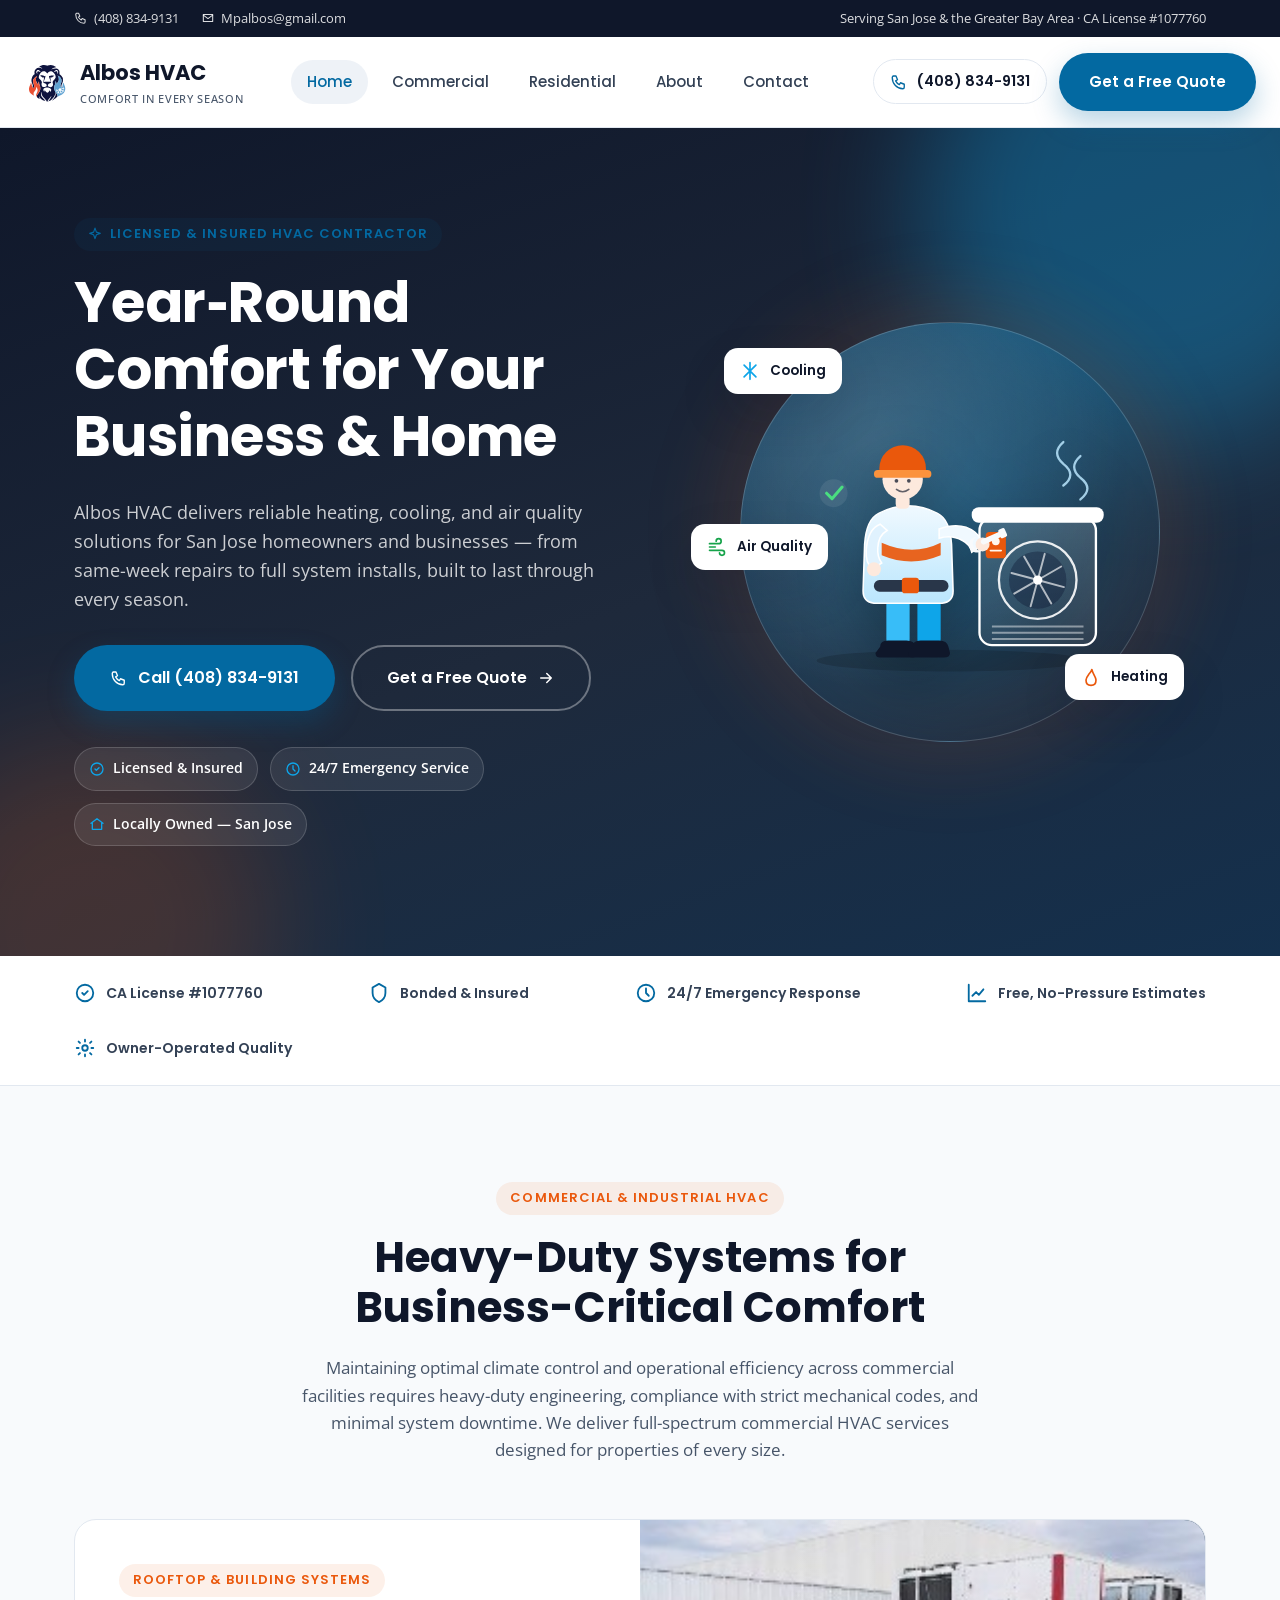
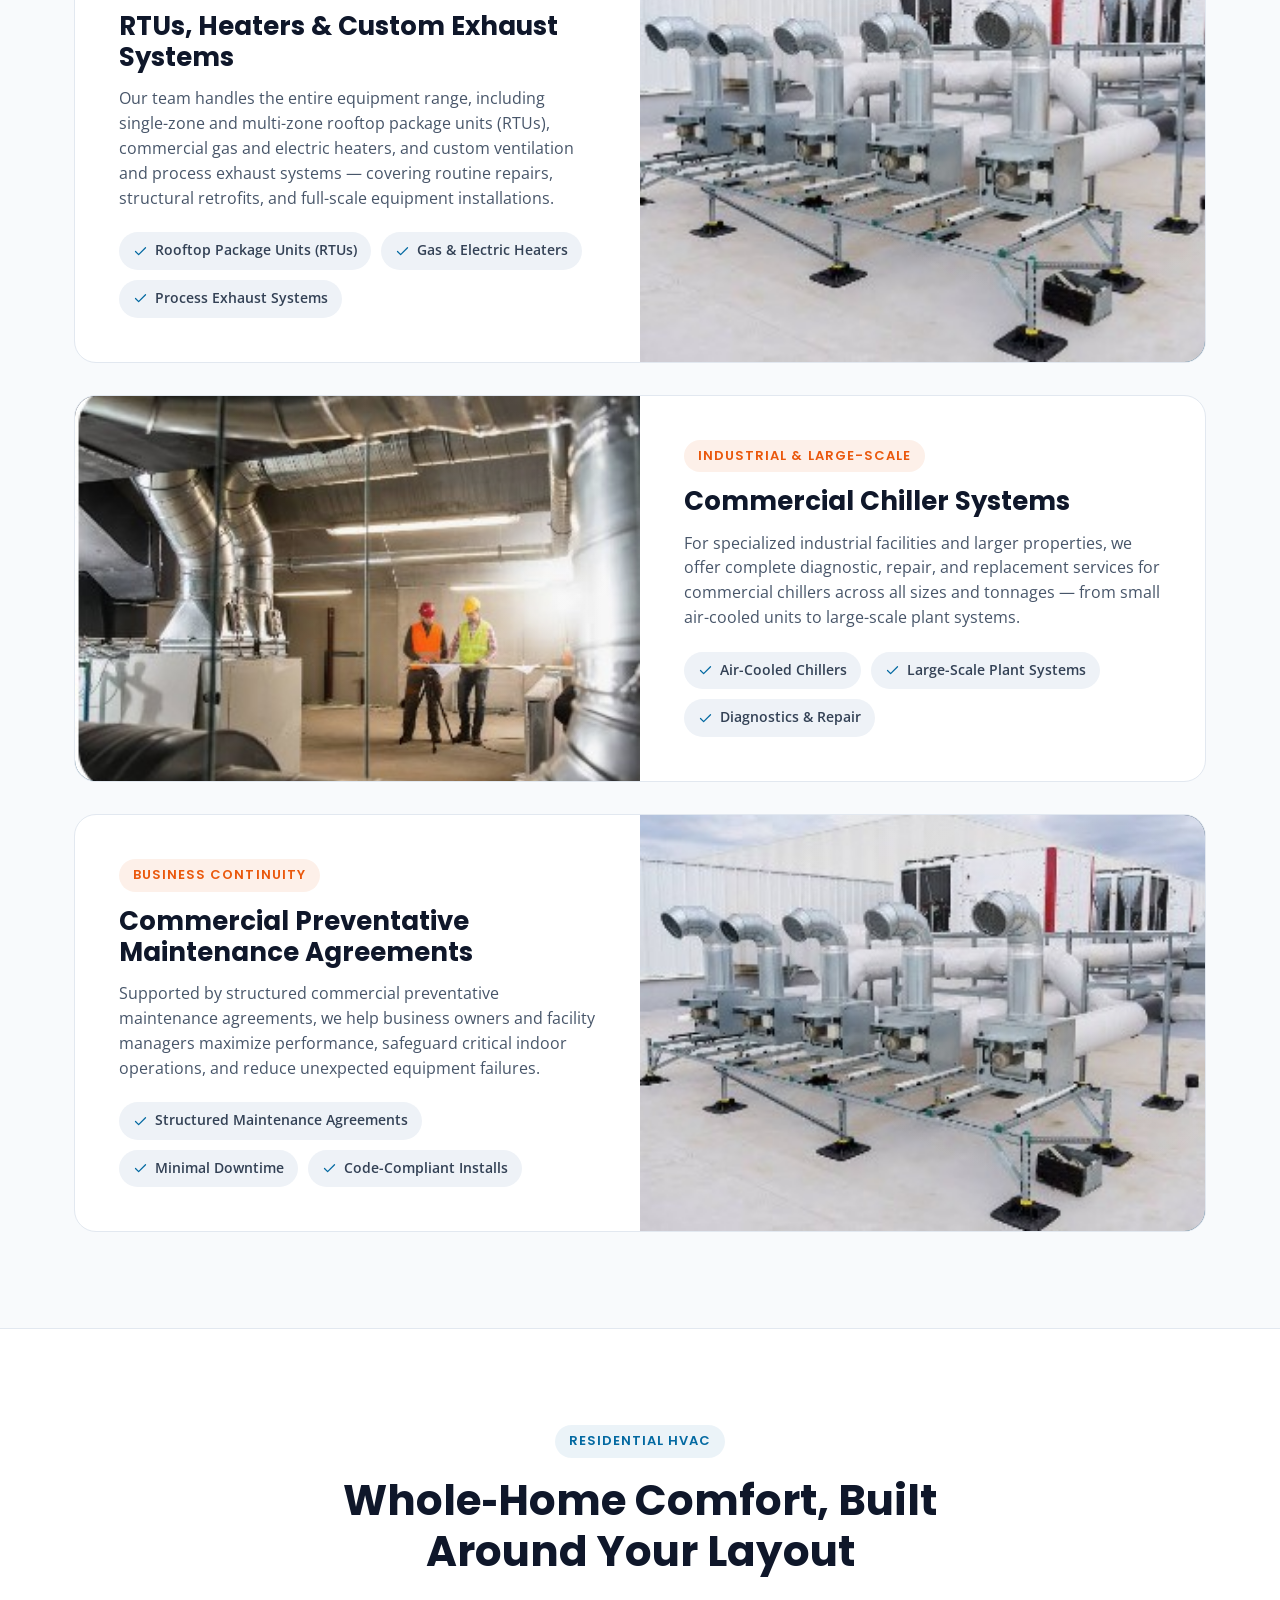
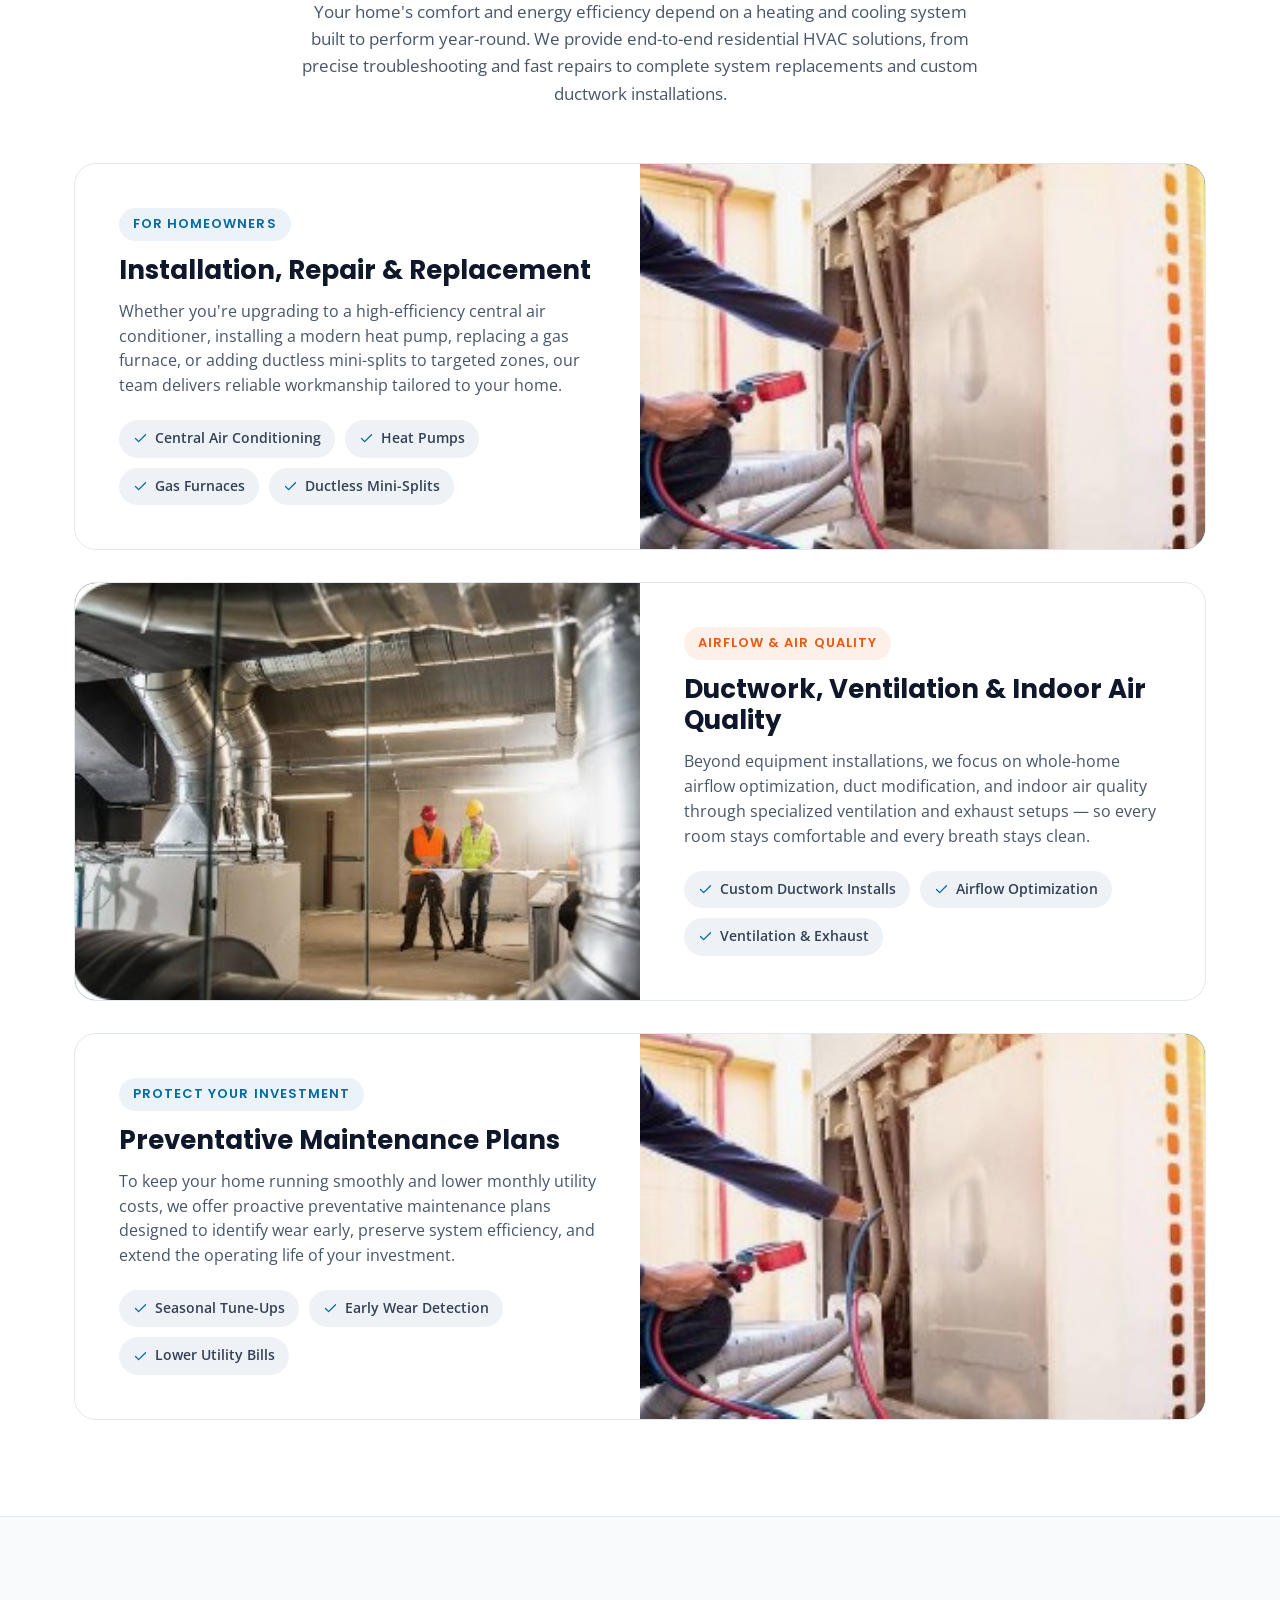
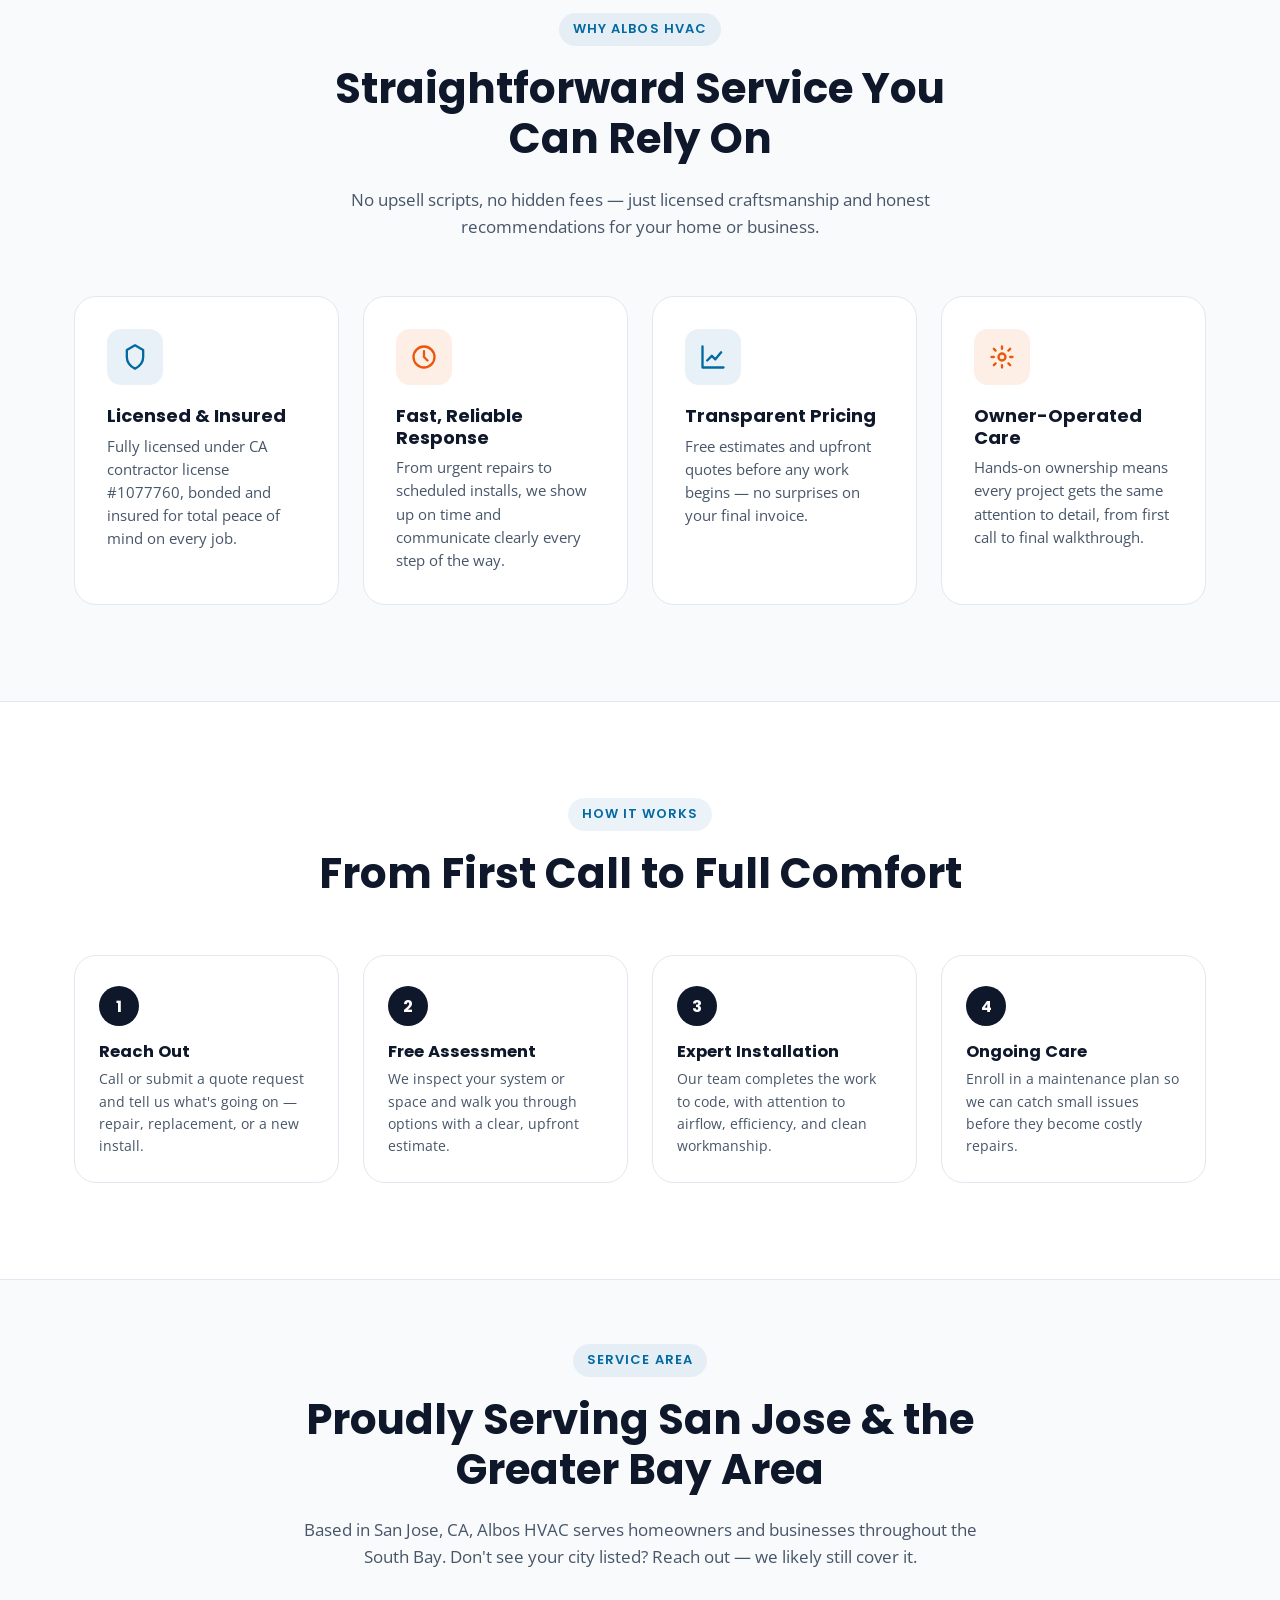
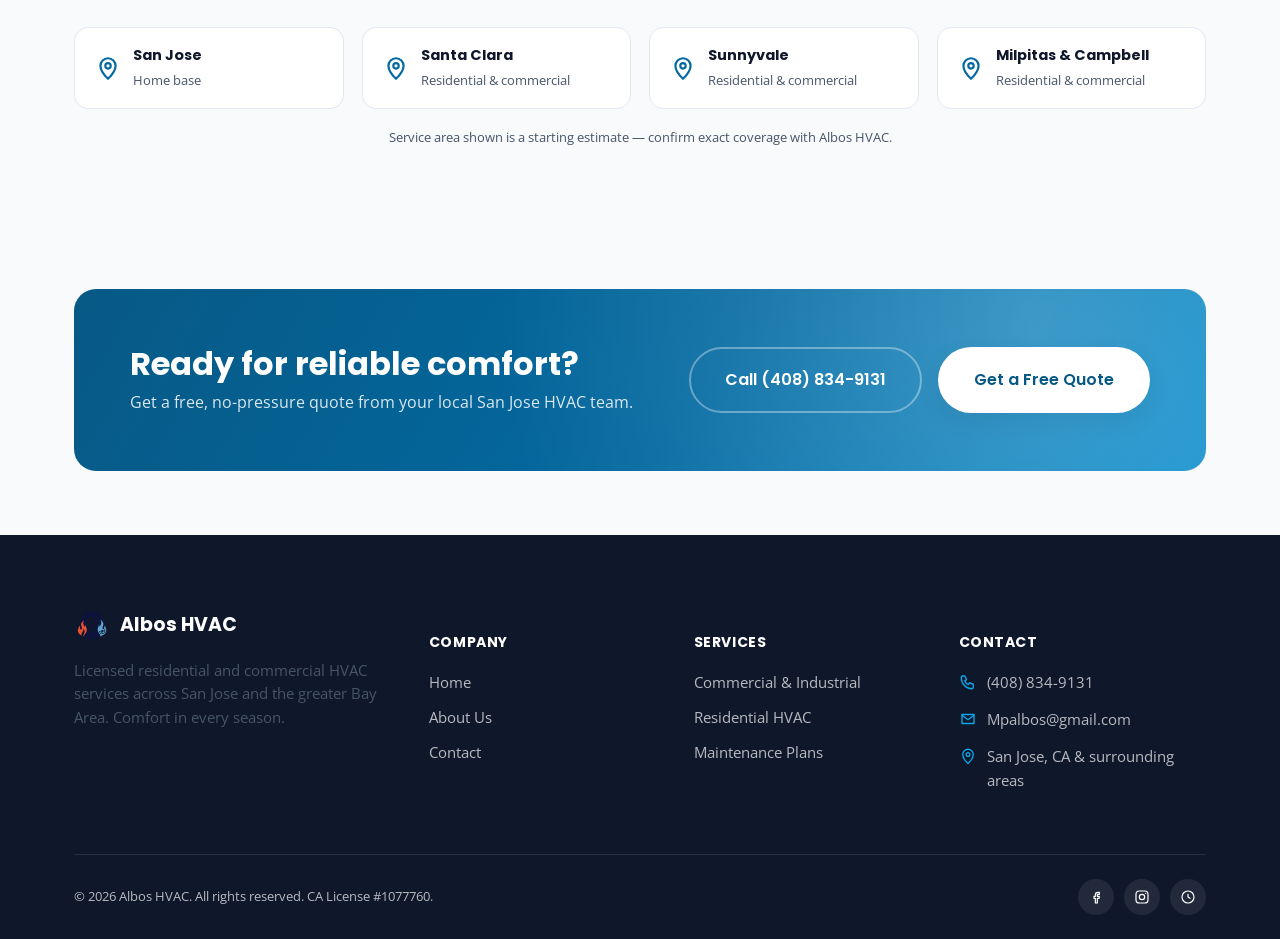
==== index.html @ 4353f44b "Add files via upload" ====
<!DOCTYPE html>
<html lang="en">
<head>
<meta charset="UTF-8">
<script>document.documentElement.classList.add('js-ready');</script>
<meta name="viewport" content="width=device-width, initial-scale=1.0">
<title>Albos HVAC | Commercial &amp; Residential Heating, Cooling &amp; Air Quality — San Jose, CA</title>
<meta name="description" content="Albos HVAC provides licensed residential and commercial HVAC installation, repair, ductwork, and preventative maintenance across San Jose, CA and the surrounding Bay Area. Call for a free quote.">
<link rel="icon" type="image/svg+xml" href="assets/logo-icon.svg">
<link rel="stylesheet" href="css/styles.css">
</head>
<body>

<!-- Top utility bar -->
<div class="top-bar">
  <div class="container">
    <div class="top-links">
      <a href="tel:14088349131">
        <svg viewBox="0 0 24 24" fill="none" stroke="currentColor" stroke-width="1.8" stroke-linecap="round" stroke-linejoin="round"><path d="M4 4h4l2 5-2.5 1.5a11 11 0 0 0 5 5L14 13l5 2v4a2 2 0 0 1-2 2C9.4 21 3 14.6 3 6a2 2 0 0 1 2-2z"/></svg>
        (408) 834-9131
      </a>
      <a href="mailto:Mpalbos@gmail.com">
        <svg viewBox="0 0 24 24" fill="none" stroke="currentColor" stroke-width="1.8" stroke-linecap="round" stroke-linejoin="round"><path d="M4 6h16v12H4z"/><path d="M4 7l8 6 8-6"/></svg>
        Mpalbos@gmail.com
      </a>
    </div>
    <div class="top-links">
      <span>Serving San Jose &amp; the Greater Bay Area · CA License #1077760</span>
    </div>
  </div>
</div>

<!-- Header -->
<header class="site-header">
  <div class="nav-wrap">
    <a href="index.html" class="logo">
      <span class="mark">
        <img src="assets/logo-icon.svg" alt="Albos HVAC logo" width="46" height="46">
      </span>
      <span>Albos HVAC<small>Comfort in Every Season</small></span>
    </a>

    <nav class="main-nav">
      <a href="index.html" class="nav-link active">Home</a>
      <a href="index.html#commercial" class="nav-link">Commercial</a>
      <a href="index.html#residential" class="nav-link">Residential</a>
      <a href="about.html" class="nav-link">About</a>
      <a href="contact.html" class="nav-link">Contact</a>
    </nav>

    <div class="header-actions">
      <a href="tel:14088349131" class="phone-pill">
        <svg viewBox="0 0 24 24" fill="none" stroke="currentColor" stroke-width="1.8" stroke-linecap="round" stroke-linejoin="round"><path d="M4 4h4l2 5-2.5 1.5a11 11 0 0 0 5 5L14 13l5 2v4a2 2 0 0 1-2 2C9.4 21 3 14.6 3 6a2 2 0 0 1 2-2z"/></svg>
        <span>(408) 834-9131</span>
      </a>
      <a href="contact.html" class="btn btn-primary header-cta">Get a Free Quote</a>
      <button class="nav-toggle" aria-label="Toggle navigation" aria-expanded="false">
        <svg viewBox="0 0 24 24" fill="none" stroke="currentColor" stroke-width="2" stroke-linecap="round" stroke-linejoin="round"><path d="M4 6h16M4 12h16M4 18h16"/></svg>
      </button>
    </div>
  </div>
</header>

<!-- Hero -->
<section class="hero">
  <div class="container">
    <div class="hero-grid">
      <div>
        <div class="eyebrow">
          <svg width="14" height="14" viewBox="0 0 24 24" fill="none" stroke="currentColor" stroke-width="2" stroke-linecap="round" stroke-linejoin="round"><path d="M12 2l2.4 6.8L21 11l-6.6 2.2L12 20l-2.4-6.8L3 11l6.6-2.2z"/></svg>
          Licensed &amp; Insured HVAC Contractor
        </div>
        <h1>Year‑Round Comfort for Your Business &amp; Home</h1>
        <p class="lede">Albos HVAC delivers reliable heating, cooling, and air quality solutions for San Jose homeowners and businesses — from same-week repairs to full system installs, built to last through every season.</p>

        <div class="cta-row" style="margin-top:32px;">
          <a href="tel:14088349131" class="btn btn-primary btn-lg">
            <svg viewBox="0 0 24 24" fill="none" stroke="currentColor" stroke-width="1.8" stroke-linecap="round" stroke-linejoin="round"><path d="M4 4h4l2 5-2.5 1.5a11 11 0 0 0 5 5L14 13l5 2v4a2 2 0 0 1-2 2C9.4 21 3 14.6 3 6a2 2 0 0 1 2-2z"/></svg>
            Call (408) 834-9131
          </a>
          <a href="contact.html" class="btn btn-outline btn-lg">
            Get a Free Quote
            <svg viewBox="0 0 24 24" fill="none" stroke="currentColor" stroke-width="2" stroke-linecap="round" stroke-linejoin="round"><path d="M5 12h14M13 6l6 6-6 6"/></svg>
          </a>
        </div>

        <div class="hero-badges">
          <div class="hero-badge"><svg viewBox="0 0 24 24" fill="none" stroke="currentColor" stroke-width="2" stroke-linecap="round" stroke-linejoin="round"><path d="M9 12l2 2 4-4"/><circle cx="12" cy="12" r="9"/></svg> Licensed &amp; Insured</div>
          <div class="hero-badge"><svg viewBox="0 0 24 24" fill="none" stroke="currentColor" stroke-width="2" stroke-linecap="round" stroke-linejoin="round"><circle cx="12" cy="12" r="9"/><path d="M12 7v5l3 3"/></svg> 24/7 Emergency Service</div>
          <div class="hero-badge"><svg viewBox="0 0 24 24" fill="none" stroke="currentColor" stroke-width="2" stroke-linecap="round" stroke-linejoin="round"><path d="M3 11l9-7 9 7M5 10v10h14V10"/></svg> Locally Owned — San Jose</div>
        </div>
      </div>

      <div class="hero-visual" id="heroParallax">
        <div class="hero-glow" data-depth="0.02"></div>
        <div class="hero-orb" data-depth="0.05">
          <img class="tech-illustration" src="assets/illustration-technician.svg" alt="Albos HVAC technician servicing an outdoor condenser unit" width="420" height="400">
          <div class="float-chip chip-cool" data-depth="0.14"><span class="chip-bob"><svg viewBox="0 0 24 24" fill="none" stroke="currentColor" stroke-width="2" stroke-linecap="round" stroke-linejoin="round"><path d="M12 2v20M4.9 4.9l14.2 14.2M19.1 4.9L4.9 19.1"/></svg> Cooling</span></div>
          <div class="float-chip chip-heat" data-depth="0.1"><span class="chip-bob"><svg viewBox="0 0 24 24" fill="none" stroke="currentColor" stroke-width="2" stroke-linecap="round" stroke-linejoin="round"><path d="M12 22c4 0 6-3 6-6.5S14 8 13 3c-1 3-2 3.5-3.5 5.5S6 13 6 15.5C6 19 8 22 12 22z"/></svg> Heating</span></div>
          <div class="float-chip chip-air" data-depth="0.18"><span class="chip-bob"><svg viewBox="0 0 24 24" fill="none" stroke="currentColor" stroke-width="2" stroke-linecap="round" stroke-linejoin="round"><path d="M3 8h11a3 3 0 1 0-3-3M3 16h15a3 3 0 1 1-3 3M3 12h7"/></svg> Air Quality</span></div>
        </div>
      </div>
    </div>
  </div>
</section>

<!-- Trust strip -->
<div class="trust-strip">
  <div class="container">
    <div class="trust-item"><svg viewBox="0 0 24 24" fill="none" stroke="currentColor" stroke-width="2" stroke-linecap="round" stroke-linejoin="round"><path d="M9 12l2 2 4-4"/><circle cx="12" cy="12" r="9"/></svg> CA License #1077760</div>
    <div class="trust-item"><svg viewBox="0 0 24 24" fill="none" stroke="currentColor" stroke-width="2" stroke-linecap="round" stroke-linejoin="round"><path d="M12 2l7 4v6c0 4.5-3 8-7 10-4-2-7-5.5-7-10V6z"/></svg> Bonded &amp; Insured</div>
    <div class="trust-item"><svg viewBox="0 0 24 24" fill="none" stroke="currentColor" stroke-width="2" stroke-linecap="round" stroke-linejoin="round"><circle cx="12" cy="12" r="9"/><path d="M12 7v5l3 3"/></svg> 24/7 Emergency Response</div>
    <div class="trust-item"><svg viewBox="0 0 24 24" fill="none" stroke="currentColor" stroke-width="2" stroke-linecap="round" stroke-linejoin="round"><path d="M3 3v18h18"/><path d="M7 15l4-4 3 3 5-6"/></svg> Free, No-Pressure Estimates</div>
    <div class="trust-item"><svg viewBox="0 0 24 24" fill="none" stroke="currentColor" stroke-width="2" stroke-linecap="round" stroke-linejoin="round"><circle cx="12" cy="12" r="3"/><path d="M12 5v-2M12 21v-2M5 12H3M21 12h-2M6.5 6.5L5 5M19 19l-1.5-1.5M6.5 17.5L5 19M19 5l-1.5 1.5"/></svg> Owner-Operated Quality</div>
  </div>
</div>

<!-- Commercial Services (led with first — commercial & industrial is the focus) -->
<section class="section" id="commercial">
  <div class="container">
    <div class="section-head reveal">
      <div class="eyebrow warm">Commercial &amp; Industrial HVAC</div>
      <h2>Heavy-Duty Systems for Business-Critical Comfort</h2>
      <p>Maintaining optimal climate control and operational efficiency across commercial facilities requires heavy-duty engineering, compliance with strict mechanical codes, and minimal system downtime. We deliver full-spectrum commercial HVAC services designed for properties of every size.</p>
    </div>

    <div class="service-block reveal">
      <div class="service-copy">
        <span class="eyebrow warm" style="margin-bottom:14px;">Rooftop &amp; Building Systems</span>
        <h3>RTUs, Heaters &amp; Custom Exhaust Systems</h3>
        <p>Our team handles the entire equipment range, including single-zone and multi-zone rooftop package units (RTUs), commercial gas and electric heaters, and custom ventilation and process exhaust systems — covering routine repairs, structural retrofits, and full-scale equipment installations.</p>
        <div class="tag-list">
          <div class="tag"><svg viewBox="0 0 24 24" fill="none" stroke="currentColor" stroke-width="2" stroke-linecap="round" stroke-linejoin="round"><path d="M20 6L9 17l-5-5"/></svg> Rooftop Package Units (RTUs)</div>
          <div class="tag"><svg viewBox="0 0 24 24" fill="none" stroke="currentColor" stroke-width="2" stroke-linecap="round" stroke-linejoin="round"><path d="M20 6L9 17l-5-5"/></svg> Gas &amp; Electric Heaters</div>
          <div class="tag"><svg viewBox="0 0 24 24" fill="none" stroke="currentColor" stroke-width="2" stroke-linecap="round" stroke-linejoin="round"><path d="M20 6L9 17l-5-5"/></svg> Process Exhaust Systems</div>
        </div>
      </div>
      <div class="service-visual has-photo">
        <img class="visual-photo" src="assets/photos/rooftop-units.jpg" alt="Row of commercial rooftop package units (RTUs) with ductwork manifold installed by Albos HVAC">
      </div>
    </div>

    <div class="service-block reverse reveal">
      <div class="service-copy">
        <span class="eyebrow warm" style="margin-bottom:14px;">Industrial &amp; Large-Scale</span>
        <h3>Commercial Chiller Systems</h3>
        <p>For specialized industrial facilities and larger properties, we offer complete diagnostic, repair, and replacement services for commercial chillers across all sizes and tonnages — from small air-cooled units to large-scale plant systems.</p>
        <div class="tag-list">
          <div class="tag"><svg viewBox="0 0 24 24" fill="none" stroke="currentColor" stroke-width="2" stroke-linecap="round" stroke-linejoin="round"><path d="M20 6L9 17l-5-5"/></svg> Air-Cooled Chillers</div>
          <div class="tag"><svg viewBox="0 0 24 24" fill="none" stroke="currentColor" stroke-width="2" stroke-linecap="round" stroke-linejoin="round"><path d="M20 6L9 17l-5-5"/></svg> Large-Scale Plant Systems</div>
          <div class="tag"><svg viewBox="0 0 24 24" fill="none" stroke="currentColor" stroke-width="2" stroke-linecap="round" stroke-linejoin="round"><path d="M20 6L9 17l-5-5"/></svg> Diagnostics &amp; Repair</div>
        </div>
      </div>
      <div class="service-visual has-photo">
        <img class="visual-photo" src="assets/photos/ductwork-crew.jpg" alt="Albos HVAC crew working beneath large commercial spiral ductwork on an industrial job site">
      </div>
    </div>

    <div class="service-block reveal">
      <div class="service-copy">
        <span class="eyebrow warm" style="margin-bottom:14px;">Business Continuity</span>
        <h3>Commercial Preventative Maintenance Agreements</h3>
        <p>Supported by structured commercial preventative maintenance agreements, we help business owners and facility managers maximize performance, safeguard critical indoor operations, and reduce unexpected equipment failures.</p>
        <div class="tag-list">
          <div class="tag"><svg viewBox="0 0 24 24" fill="none" stroke="currentColor" stroke-width="2" stroke-linecap="round" stroke-linejoin="round"><path d="M20 6L9 17l-5-5"/></svg> Structured Maintenance Agreements</div>
          <div class="tag"><svg viewBox="0 0 24 24" fill="none" stroke="currentColor" stroke-width="2" stroke-linecap="round" stroke-linejoin="round"><path d="M20 6L9 17l-5-5"/></svg> Minimal Downtime</div>
          <div class="tag"><svg viewBox="0 0 24 24" fill="none" stroke="currentColor" stroke-width="2" stroke-linecap="round" stroke-linejoin="round"><path d="M20 6L9 17l-5-5"/></svg> Code-Compliant Installs</div>
        </div>
      </div>
      <div class="service-visual has-photo">
        <img class="visual-photo" src="assets/photos/rooftop-units.jpg" alt="Commercial rooftop HVAC equipment serviced under an Albos HVAC maintenance agreement">
      </div>
    </div>
  </div>
</section>

<!-- Residential Services -->
<section class="section" id="residential" style="background:var(--color-surface); border-top:1px solid var(--color-border); border-bottom:1px solid var(--color-border);">
  <div class="container">
    <div class="section-head reveal">
      <div class="eyebrow">Residential HVAC</div>
      <h2>Whole‑Home Comfort, Built Around Your Layout</h2>
      <p>Your home's comfort and energy efficiency depend on a heating and cooling system built to perform year-round. We provide end-to-end residential HVAC solutions, from precise troubleshooting and fast repairs to complete system replacements and custom ductwork installations.</p>
    </div>

    <div class="service-block reveal">
      <div class="service-copy">
        <span class="eyebrow" style="margin-bottom:14px;">For Homeowners</span>
        <h3>Installation, Repair &amp; Replacement</h3>
        <p>Whether you're upgrading to a high-efficiency central air conditioner, installing a modern heat pump, replacing a gas furnace, or adding ductless mini-splits to targeted zones, our team delivers reliable workmanship tailored to your home.</p>
        <div class="tag-list">
          <div class="tag"><svg viewBox="0 0 24 24" fill="none" stroke="currentColor" stroke-width="2" stroke-linecap="round" stroke-linejoin="round"><path d="M20 6L9 17l-5-5"/></svg> Central Air Conditioning</div>
          <div class="tag"><svg viewBox="0 0 24 24" fill="none" stroke="currentColor" stroke-width="2" stroke-linecap="round" stroke-linejoin="round"><path d="M20 6L9 17l-5-5"/></svg> Heat Pumps</div>
          <div class="tag"><svg viewBox="0 0 24 24" fill="none" stroke="currentColor" stroke-width="2" stroke-linecap="round" stroke-linejoin="round"><path d="M20 6L9 17l-5-5"/></svg> Gas Furnaces</div>
          <div class="tag"><svg viewBox="0 0 24 24" fill="none" stroke="currentColor" stroke-width="2" stroke-linecap="round" stroke-linejoin="round"><path d="M20 6L9 17l-5-5"/></svg> Ductless Mini-Splits</div>
        </div>
      </div>
      <div class="service-visual has-photo">
        <img class="visual-photo" src="assets/photos/technician-service.jpg" alt="Albos HVAC technician servicing a residential outdoor condenser unit with gauges">
      </div>
    </div>

    <div class="service-block reverse reveal">
      <div class="service-copy">
        <span class="eyebrow warm" style="margin-bottom:14px;">Airflow &amp; Air Quality</span>
        <h3>Ductwork, Ventilation &amp; Indoor Air Quality</h3>
        <p>Beyond equipment installations, we focus on whole-home airflow optimization, duct modification, and indoor air quality through specialized ventilation and exhaust setups — so every room stays comfortable and every breath stays clean.</p>
        <div class="tag-list">
          <div class="tag"><svg viewBox="0 0 24 24" fill="none" stroke="currentColor" stroke-width="2" stroke-linecap="round" stroke-linejoin="round"><path d="M20 6L9 17l-5-5"/></svg> Custom Ductwork Installs</div>
          <div class="tag"><svg viewBox="0 0 24 24" fill="none" stroke="currentColor" stroke-width="2" stroke-linecap="round" stroke-linejoin="round"><path d="M20 6L9 17l-5-5"/></svg> Airflow Optimization</div>
          <div class="tag"><svg viewBox="0 0 24 24" fill="none" stroke="currentColor" stroke-width="2" stroke-linecap="round" stroke-linejoin="round"><path d="M20 6L9 17l-5-5"/></svg> Ventilation &amp; Exhaust</div>
        </div>
      </div>
      <div class="service-visual has-photo">
        <img class="visual-photo" src="assets/photos/ductwork-crew.jpg" alt="Ductwork and ventilation installation work by the Albos HVAC crew">
      </div>
    </div>

    <div class="service-block reveal">
      <div class="service-copy">
        <span class="eyebrow" style="margin-bottom:14px;">Protect Your Investment</span>
        <h3>Preventative Maintenance Plans</h3>
        <p>To keep your home running smoothly and lower monthly utility costs, we offer proactive preventative maintenance plans designed to identify wear early, preserve system efficiency, and extend the operating life of your investment.</p>
        <div class="tag-list">
          <div class="tag"><svg viewBox="0 0 24 24" fill="none" stroke="currentColor" stroke-width="2" stroke-linecap="round" stroke-linejoin="round"><path d="M20 6L9 17l-5-5"/></svg> Seasonal Tune-Ups</div>
          <div class="tag"><svg viewBox="0 0 24 24" fill="none" stroke="currentColor" stroke-width="2" stroke-linecap="round" stroke-linejoin="round"><path d="M20 6L9 17l-5-5"/></svg> Early Wear Detection</div>
          <div class="tag"><svg viewBox="0 0 24 24" fill="none" stroke="currentColor" stroke-width="2" stroke-linecap="round" stroke-linejoin="round"><path d="M20 6L9 17l-5-5"/></svg> Lower Utility Bills</div>
        </div>
      </div>
      <div class="service-visual has-photo">
        <img class="visual-photo" src="assets/photos/technician-service.jpg" alt="Seasonal HVAC maintenance tune-up performed by an Albos HVAC technician">
      </div>
    </div>
  </div>
</section>

<!-- Why choose us -->
<section class="section">
  <div class="container">
    <div class="section-head reveal">
      <div class="eyebrow">Why Albos HVAC</div>
      <h2>Straightforward Service You Can Rely On</h2>
      <p>No upsell scripts, no hidden fees — just licensed craftsmanship and honest recommendations for your home or business.</p>
    </div>
    <div class="grid-4">
      <div class="card feature-card reveal">
        <div class="icon-badge"><svg viewBox="0 0 24 24" fill="none" stroke="currentColor" stroke-width="2" stroke-linecap="round" stroke-linejoin="round"><path d="M12 2l7 4v6c0 4.5-3 8-7 10-4-2-7-5.5-7-10V6z"/></svg></div>
        <h3>Licensed &amp; Insured</h3>
        <p>Fully licensed under CA contractor license #1077760, bonded and insured for total peace of mind on every job.</p>
      </div>
      <div class="card feature-card reveal reveal-delay-1">
        <div class="icon-badge warm"><svg viewBox="0 0 24 24" fill="none" stroke="currentColor" stroke-width="2" stroke-linecap="round" stroke-linejoin="round"><circle cx="12" cy="12" r="9"/><path d="M12 7v5l3 3"/></svg></div>
        <h3>Fast, Reliable Response</h3>
        <p>From urgent repairs to scheduled installs, we show up on time and communicate clearly every step of the way.</p>
      </div>
      <div class="card feature-card reveal reveal-delay-2">
        <div class="icon-badge"><svg viewBox="0 0 24 24" fill="none" stroke="currentColor" stroke-width="2" stroke-linecap="round" stroke-linejoin="round"><path d="M3 3v18h18"/><path d="M7 15l4-4 3 3 5-6"/></svg></div>
        <h3>Transparent Pricing</h3>
        <p>Free estimates and upfront quotes before any work begins — no surprises on your final invoice.</p>
      </div>
      <div class="card feature-card reveal reveal-delay-3">
        <div class="icon-badge warm"><svg viewBox="0 0 24 24" fill="none" stroke="currentColor" stroke-width="2" stroke-linecap="round" stroke-linejoin="round"><circle cx="12" cy="12" r="3"/><path d="M12 5v-2M12 21v-2M5 12H3M21 12h-2M6.5 6.5L5 5M19 19l-1.5-1.5M6.5 17.5L5 19M19 5l-1.5 1.5"/></svg></div>
        <h3>Owner-Operated Care</h3>
        <p>Hands-on ownership means every project gets the same attention to detail, from first call to final walkthrough.</p>
      </div>
    </div>
  </div>
</section>

<!-- Process -->
<section class="section" style="background:var(--color-surface); border-top:1px solid var(--color-border); border-bottom:1px solid var(--color-border);">
  <div class="container">
    <div class="section-head reveal">
      <div class="eyebrow">How It Works</div>
      <h2>From First Call to Full Comfort</h2>
    </div>
    <div class="steps">
      <div class="step reveal">
        <div class="step-num">1</div>
        <h4>Reach Out</h4>
        <p>Call or submit a quote request and tell us what's going on — repair, replacement, or a new install.</p>
      </div>
      <div class="step reveal reveal-delay-1">
        <div class="step-num">2</div>
        <h4>Free Assessment</h4>
        <p>We inspect your system or space and walk you through options with a clear, upfront estimate.</p>
      </div>
      <div class="step reveal reveal-delay-2">
        <div class="step-num">3</div>
        <h4>Expert Installation</h4>
        <p>Our team completes the work to code, with attention to airflow, efficiency, and clean workmanship.</p>
      </div>
      <div class="step reveal reveal-delay-3">
        <div class="step-num">4</div>
        <h4>Ongoing Care</h4>
        <p>Enroll in a maintenance plan so we can catch small issues before they become costly repairs.</p>
      </div>
    </div>
  </div>
</section>

<!-- Service area -->
<section class="section-tight">
  <div class="container">
    <div class="section-head reveal">
      <div class="eyebrow">Service Area</div>
      <h2>Proudly Serving San Jose &amp; the Greater Bay Area</h2>
      <p>Based in San Jose, CA, Albos HVAC serves homeowners and businesses throughout the South Bay. Don't see your city listed? Reach out — we likely still cover it.</p>
    </div>
    <div class="credential-strip reveal">
      <div class="credential-chip"><svg viewBox="0 0 24 24" fill="none" stroke="currentColor" stroke-width="2" stroke-linecap="round" stroke-linejoin="round"><path d="M12 22s7-6.6 7-12A7 7 0 1 0 5 10c0 5.4 7 12 7 12z"/><circle cx="12" cy="10" r="2.5"/></svg><div><strong>San Jose</strong><span>Home base</span></div></div>
      <div class="credential-chip"><svg viewBox="0 0 24 24" fill="none" stroke="currentColor" stroke-width="2" stroke-linecap="round" stroke-linejoin="round"><path d="M12 22s7-6.6 7-12A7 7 0 1 0 5 10c0 5.4 7 12 7 12z"/><circle cx="12" cy="10" r="2.5"/></svg><div><strong>Santa Clara</strong><span>Residential &amp; commercial</span></div></div>
      <div class="credential-chip"><svg viewBox="0 0 24 24" fill="none" stroke="currentColor" stroke-width="2" stroke-linecap="round" stroke-linejoin="round"><path d="M12 22s7-6.6 7-12A7 7 0 1 0 5 10c0 5.4 7 12 7 12z"/><circle cx="12" cy="10" r="2.5"/></svg><div><strong>Sunnyvale</strong><span>Residential &amp; commercial</span></div></div>
      <div class="credential-chip"><svg viewBox="0 0 24 24" fill="none" stroke="currentColor" stroke-width="2" stroke-linecap="round" stroke-linejoin="round"><path d="M12 22s7-6.6 7-12A7 7 0 1 0 5 10c0 5.4 7 12 7 12z"/><circle cx="12" cy="10" r="2.5"/></svg><div><strong>Milpitas &amp; Campbell</strong><span>Residential &amp; commercial</span></div></div>
    </div>
    <p style="text-align:center; font-size:13px; margin-top:18px; color:var(--color-fg-muted);">Service area shown is a starting estimate — confirm exact coverage with Albos HVAC.</p>
  </div>
</section>

<!-- CTA banner -->
<section class="section-tight">
  <div class="container">
    <div class="cta-banner reveal">
      <div>
        <h2>Ready for reliable comfort?</h2>
        <p>Get a free, no-pressure quote from your local San Jose HVAC team.</p>
      </div>
      <div class="cta-row">
        <a href="tel:14088349131" class="btn btn-outline btn-lg">Call (408) 834-9131</a>
        <a href="contact.html" class="btn btn-lg" style="background:#fff; color:var(--color-accent-dark); box-shadow:var(--shadow-md);">Get a Free Quote</a>
      </div>
    </div>
  </div>
</section>

<!-- Footer -->
<footer class="site-footer">
  <div class="container">
    <div class="footer-grid">
      <div>
        <div class="foot-logo">
          <span class="mark" style="width:36px;height:36px;">
            <img src="assets/logo-icon.svg" alt="Albos HVAC logo" width="36" height="36">
          </span>
          <span>Albos HVAC</span>
        </div>
        <p style="font-size:14.5px;">Licensed residential and commercial HVAC services across San Jose and the greater Bay Area. Comfort in every season.</p>
      </div>
      <div>
        <h5>Company</h5>
        <ul>
          <li><a href="index.html">Home</a></li>
          <li><a href="about.html">About Us</a></li>
          <li><a href="contact.html">Contact</a></li>
        </ul>
      </div>
      <div>
        <h5>Services</h5>
        <ul>
          <li><a href="index.html#commercial">Commercial &amp; Industrial</a></li>
          <li><a href="index.html#residential">Residential HVAC</a></li>
          <li><a href="contact.html">Maintenance Plans</a></li>
        </ul>
      </div>
      <div>
        <h5>Contact</h5>
        <div class="footer-contact-item"><svg viewBox="0 0 24 24" fill="none" stroke="currentColor" stroke-width="1.8" stroke-linecap="round" stroke-linejoin="round"><path d="M4 4h4l2 5-2.5 1.5a11 11 0 0 0 5 5L14 13l5 2v4a2 2 0 0 1-2 2C9.4 21 3 14.6 3 6a2 2 0 0 1 2-2z"/></svg><a href="tel:14088349131">(408) 834-9131</a></div>
        <div class="footer-contact-item"><svg viewBox="0 0 24 24" fill="none" stroke="currentColor" stroke-width="1.8" stroke-linecap="round" stroke-linejoin="round"><path d="M4 6h16v12H4z"/><path d="M4 7l8 6 8-6"/></svg><a href="mailto:Mpalbos@gmail.com">Mpalbos@gmail.com</a></div>
        <div class="footer-contact-item"><svg viewBox="0 0 24 24" fill="none" stroke="currentColor" stroke-width="1.8" stroke-linecap="round" stroke-linejoin="round"><path d="M12 22s7-6.6 7-12A7 7 0 1 0 5 10c0 5.4 7 12 7 12z"/><circle cx="12" cy="10" r="2.5"/></svg><span>San Jose, CA &amp; surrounding areas</span></div>
      </div>
    </div>
    <div class="footer-bottom">
      <span>&copy; <span id="year"></span> Albos HVAC. All rights reserved. CA License #1077760.</span>
      <div class="socials">
        <a href="#" aria-label="Facebook"><svg viewBox="0 0 24 24" fill="none" stroke="currentColor" stroke-width="1.8" stroke-linecap="round" stroke-linejoin="round"><path d="M15 8h2V5h-2a4 4 0 0 0-4 4v2H9v3h2v7h3v-7h2.5l.5-3H14v-1.5A1 1 0 0 1 15 8z"/></svg></a>
        <a href="#" aria-label="Instagram"><svg viewBox="0 0 24 24" fill="none" stroke="currentColor" stroke-width="1.8" stroke-linecap="round" stroke-linejoin="round"><rect x="3" y="3" width="18" height="18" rx="5"/><circle cx="12" cy="12" r="4"/><path d="M17.5 6.5h.01"/></svg></a>
        <a href="#" aria-label="Google"><svg viewBox="0 0 24 24" fill="none" stroke="currentColor" stroke-width="1.8" stroke-linecap="round" stroke-linejoin="round"><circle cx="12" cy="12" r="9"/><path d="M12 8v4l3 2"/></svg></a>
      </div>
    </div>
  </div>
</footer>

<button class="back-to-top" aria-label="Back to top">
  <svg viewBox="0 0 24 24" fill="none" stroke="currentColor" stroke-width="2" stroke-linecap="round" stroke-linejoin="round"><path d="M12 19V5M5 12l7-7 7 7"/></svg>
</button>

<script src="js/main.js"></script>
</body>
</html>
---- css/styles.css ----
/* ==========================================================================
   Albos HVAC — Design System
   Style: Trust & Authority (clean, professional, modern)
   Fonts: Poppins (headings) / Open Sans (body)
   ========================================================================== */

@import url('https://fonts.googleapis.com/css2?family=Open+Sans:wght@300;400;500;600;700&family=Poppins:wght@400;500;600;700;800&display=swap');

:root {
  /* Brand palette */
  --color-primary: #0F172A;        /* deep navy — headings, header, footer */
  --color-primary-2: #1E293B;      /* lighter navy for gradients */
  --color-on-primary: #FFFFFF;
  --color-secondary: #334155;
  --color-accent: #0369A1;         /* trust blue — links, primary CTA */
  --color-accent-light: #0EA5E9;   /* sky blue — cooling / gradients */
  --color-accent-dark: #075985;
  --color-warm: #EA580C;           /* heating accent — used sparingly */
  --color-warm-light: #FB923C;
  --color-bg: #F8FAFC;
  --color-surface: #FFFFFF;
  --color-fg: #0F172A;
  --color-fg-muted: #475569;
  --color-muted: #EEF2F7;
  --color-border: #E2E8F0;
  --color-destructive: #DC2626;
  --color-success: #16A34A;
  --color-ring: #0369A1;

  --font-heading: 'Poppins', system-ui, sans-serif;
  --font-body: 'Open Sans', system-ui, sans-serif;

  --radius-sm: 8px;
  --radius-md: 14px;
  --radius-lg: 22px;
  --radius-full: 999px;

  --shadow-sm: 0 1px 2px rgba(15, 23, 42, 0.06);
  --shadow-md: 0 8px 24px rgba(15, 23, 42, 0.08);
  --shadow-lg: 0 20px 48px rgba(15, 23, 42, 0.14);
  --shadow-accent: 0 12px 28px rgba(3, 105, 161, 0.28);

  --container-w: 1180px;
  --transition: 220ms cubic-bezier(0.4, 0, 0.2, 1);
}

/* ---------- Reset ---------- */
*, *::before, *::after { box-sizing: border-box; }
html { scroll-behavior: smooth; }
body {
  margin: 0;
  font-family: var(--font-body);
  color: var(--color-fg);
  background: var(--color-bg);
  line-height: 1.6;
  font-size: 16px;
  -webkit-font-smoothing: antialiased;
}
img, svg { display: block; max-width: 100%; }
a { color: inherit; text-decoration: none; }
ul { list-style: none; margin: 0; padding: 0; }
button { font-family: inherit; cursor: pointer; }
h1, h2, h3, h4 {
  font-family: var(--font-heading);
  color: var(--color-primary);
  line-height: 1.2;
  margin: 0 0 .5em;
  font-weight: 700;
}
p { margin: 0 0 1em; color: var(--color-fg-muted); }

@media (prefers-reduced-motion: reduce) {
  *, *::before, *::after { animation-duration: 0.01ms !important; animation-iteration-count: 1 !important; transition-duration: 0.01ms !important; scroll-behavior: auto !important; }
}

/* ---------- Layout ---------- */
.container { max-width: var(--container-w); margin: 0 auto; padding: 0 24px; }
.section { padding: 96px 0; }
.section-tight { padding: 64px 0; }
@media (max-width: 768px) {
  .section { padding: 64px 0; }
  .section-tight { padding: 44px 0; }
}

.eyebrow {
  display: inline-flex;
  align-items: center;
  gap: 8px;
  font-family: var(--font-heading);
  font-size: 13px;
  font-weight: 600;
  letter-spacing: .08em;
  text-transform: uppercase;
  color: var(--color-accent);
  background: rgba(3, 105, 161, 0.08);
  padding: 6px 14px;
  border-radius: var(--radius-full);
  margin-bottom: 18px;
}
.eyebrow.warm { color: var(--color-warm); background: rgba(234, 88, 12, 0.09); }

.section-head { max-width: 680px; margin: 0 auto 56px; text-align: center; }
.section-head h2 { font-size: clamp(28px, 3.6vw, 42px); }
.section-head p { font-size: 17px; }

.grid-2 { display: grid; grid-template-columns: 1fr 1fr; gap: 48px; align-items: center; }
.grid-3 { display: grid; grid-template-columns: repeat(3, 1fr); gap: 28px; }
.grid-4 { display: grid; grid-template-columns: repeat(4, 1fr); gap: 24px; }
@media (max-width: 1024px) {
  .grid-3 { grid-template-columns: repeat(2, 1fr); }
  .grid-4 { grid-template-columns: repeat(2, 1fr); }
}
@media (max-width: 768px) {
  .grid-2 { grid-template-columns: 1fr; gap: 36px; }
  .grid-3 { grid-template-columns: 1fr; }
  .grid-4 { grid-template-columns: 1fr; }
}

/* ---------- Buttons ---------- */
.btn {
  display: inline-flex;
  align-items: center;
  justify-content: center;
  gap: 10px;
  font-family: var(--font-heading);
  font-weight: 600;
  font-size: 15px;
  padding: 15px 28px;
  border-radius: var(--radius-full);
  border: 2px solid transparent;
  transition: transform var(--transition), box-shadow var(--transition), background var(--transition), color var(--transition), border-color var(--transition);
  min-height: 48px;
  white-space: nowrap;
}
.btn svg { width: 18px; height: 18px; flex-shrink: 0; }
.btn:active { transform: translateY(1px); }
.btn-primary {
  background: var(--color-accent);
  color: #fff;
  box-shadow: var(--shadow-accent);
}
.btn-primary:hover { background: var(--color-accent-dark); box-shadow: 0 14px 32px rgba(3,105,161,.36); transform: translateY(-2px); }
.btn-warm {
  background: linear-gradient(135deg, var(--color-warm) 0%, var(--color-warm-light) 100%);
  color: #fff;
  box-shadow: 0 12px 28px rgba(234, 88, 12, .3);
}
.btn-warm:hover { transform: translateY(-2px); box-shadow: 0 16px 34px rgba(234,88,12,.38); }
.btn-outline {
  background: transparent;
  border-color: rgba(255,255,255,.35);
  color: #fff;
}
.btn-outline:hover { background: rgba(255,255,255,.12); border-color: #fff; transform: translateY(-2px); }
.btn-outline-dark {
  background: transparent;
  border-color: var(--color-border);
  color: var(--color-primary);
}
.btn-outline-dark:hover { border-color: var(--color-accent); color: var(--color-accent); transform: translateY(-2px); }
.btn-block { width: 100%; }
.btn-lg { padding: 18px 34px; font-size: 16px; }

.cta-row { display: flex; flex-wrap: wrap; gap: 16px; }

/* ---------- Header ---------- */
.top-bar {
  background: var(--color-primary);
  color: rgba(255,255,255,.85);
  font-size: 13px;
}
.top-bar .container { display: flex; align-items: center; justify-content: space-between; padding-top: 8px; padding-bottom: 8px; }
.top-bar a { display: inline-flex; align-items: center; gap: 6px; }
.top-bar .top-links { display: flex; gap: 22px; }
.top-bar svg { width: 14px; height: 14px; }

header.site-header {
  /* NOTE: intentionally no backdrop-filter/transform/filter here — any of those on
     this element would make it the containing block for its position:fixed
     descendants (the mobile nav panel) instead of the viewport, breaking the
     full-screen dropdown on small screens. Solid background instead. */
  position: sticky;
  top: 0;
  z-index: 100;
  background: rgba(255, 255, 255, 0.98);
  border-bottom: 1px solid var(--color-border);
}
.nav-wrap { display: flex; align-items: center; justify-content: space-between; padding: 16px 24px; }

.logo { display: flex; align-items: center; gap: 10px; font-family: var(--font-heading); font-weight: 700; font-size: 21px; color: var(--color-primary); }
.logo .mark {
  width: 46px; height: 46px;
  display: flex; align-items: center; justify-content: center;
  flex-shrink: 0;
}
.logo .mark img { width: 100%; height: 100%; object-fit: contain; }
.logo small { display: block; font-family: var(--font-body); font-weight: 500; font-size: 11px; letter-spacing: .06em; text-transform: uppercase; color: var(--color-fg-muted); }

.main-nav { display: flex; align-items: center; gap: 8px; }
.main-nav a.nav-link {
  font-family: var(--font-heading);
  font-weight: 500;
  font-size: 15px;
  color: var(--color-secondary);
  padding: 10px 16px;
  border-radius: var(--radius-full);
  transition: background var(--transition), color var(--transition);
}
.main-nav a.nav-link:hover, .main-nav a.nav-link.active { background: var(--color-muted); color: var(--color-accent); }
.header-actions { display: flex; align-items: center; gap: 12px; }
.phone-pill {
  display: flex; align-items: center; gap: 8px;
  font-family: var(--font-heading); font-weight: 600; font-size: 14.5px;
  color: var(--color-primary);
  padding: 10px 16px; border-radius: var(--radius-full);
  border: 1.5px solid var(--color-border);
  transition: border-color var(--transition), color var(--transition);
}
.phone-pill:hover { border-color: var(--color-accent); color: var(--color-accent); }
.phone-pill svg { width: 18px; height: 18px; color: var(--color-accent); }

.nav-toggle { display: none; background: none; border: none; padding: 8px; }
.nav-toggle svg { width: 26px; height: 26px; color: var(--color-primary); }

@media (max-width: 980px) {
  .main-nav { position: fixed; inset: 72px 0 0 0; background: #fff; flex-direction: column; align-items: stretch; padding: 20px; gap: 4px; transform: translateY(-12px); opacity: 0; pointer-events: none; transition: all var(--transition); border-top: 1px solid var(--color-border); overflow-y: auto; z-index: 99; }
  .main-nav.open { transform: translateY(0); opacity: 1; pointer-events: auto; }
  .main-nav a.nav-link { padding: 14px 16px; border-bottom: 1px solid var(--color-border); border-radius: 0; }
  .nav-toggle { display: inline-flex; }
  .top-bar .top-links { display: none; }
}

@media (max-width: 640px) {
  .nav-wrap { padding: 12px 16px; }
  .logo { font-size: 17px; gap: 8px; }
  .logo .mark { width: 38px; height: 38px; }
  .logo small { display: none; }
  .phone-pill { display: none; }
  .header-actions { gap: 8px; }
  .btn-primary.header-cta { padding: 12px 16px; font-size: 13.5px; }
}

/* ---------- Hero ---------- */
.hero {
  position: relative;
  overflow: hidden;
  background: linear-gradient(160deg, var(--color-primary) 0%, var(--color-primary-2) 55%, #14304d 100%);
  color: #fff;
  padding: 90px 0 110px;
}
.hero::before, .hero::after {
  content: "";
  position: absolute;
  border-radius: 50%;
  filter: blur(60px);
  opacity: .35;
}
.hero::before { width: 480px; height: 480px; background: var(--color-accent-light); top: -160px; right: -120px; }
.hero::after { width: 380px; height: 380px; background: var(--color-warm); bottom: -160px; left: -100px; opacity: .18; }
.hero .container { position: relative; z-index: 2; }
.hero-grid { display: grid; grid-template-columns: 1.05fr .95fr; gap: 56px; align-items: center; }
@media (max-width: 980px) { .hero-grid { grid-template-columns: 1fr; } }

.hero h1 { color: #fff; font-size: clamp(34px, 4.6vw, 56px); letter-spacing: -0.01em; }
.hero .lede { color: rgba(255,255,255,.78); font-size: 18px; max-width: 520px; }
.hero-badges { display: flex; flex-wrap: wrap; gap: 12px; margin-top: 36px; }
.hero-badge {
  display: flex; align-items: center; gap: 8px;
  background: rgba(255,255,255,.08);
  border: 1px solid rgba(255,255,255,.16);
  padding: 10px 14px; border-radius: var(--radius-full);
  font-size: 13.5px; font-weight: 600; color: #fff;
}
.hero-badge svg { width: 16px; height: 16px; color: var(--color-accent-light); }

/* Hero visual: animated equipment illustration + cursor parallax
   Elements with [data-depth] get their `transform` set continuously by JS
   (see js/main.js "Hero parallax") in response to mouse position, so they
   must NOT also carry a CSS animation on `transform` themselves — the two
   would fight over the same property. The idle "floaty" bob is applied to
   a nested .chip-bob wrapper instead, keeping it independent of the
   parallax transform living on the parent .float-chip. */
.hero-visual { position: relative; display: flex; align-items: center; justify-content: center; perspective: 1000px; }
.hero-glow {
  position: absolute; width: 520px; height: 520px; border-radius: 50%;
  background: radial-gradient(circle, rgba(14,165,233,.35), rgba(234,88,12,.12) 55%, transparent 72%);
  filter: blur(30px); z-index: 0;
}
.hero-orb {
  width: min(420px, 90%);
  aspect-ratio: 1;
  border-radius: 50%;
  background: radial-gradient(circle at 32% 28%, rgba(255,255,255,.16), rgba(255,255,255,0) 60%), linear-gradient(150deg, rgba(3,105,161,.55), rgba(15,23,42,.15));
  border: 1px solid rgba(255,255,255,.18);
  display: flex; align-items: center; justify-content: center;
  position: relative; z-index: 1;
  overflow: visible;
}
.hero-orb .tech-illustration { width: 78%; height: auto; filter: drop-shadow(0 18px 30px rgba(0,0,0,.35)); }
[data-depth] { transform: translate3d(0,0,0); will-change: transform; }
.float-chip {
  position: absolute;
  background: #fff;
  color: var(--color-primary);
  border-radius: var(--radius-md);
  box-shadow: var(--shadow-lg);
  padding: 0;
  font-family: var(--font-heading); font-weight: 600; font-size: 13.5px;
  z-index: 2;
}
.chip-bob { display: flex; align-items: center; gap: 10px; padding: 12px 16px; animation: floaty 5s ease-in-out infinite; }
.float-chip svg { width: 20px; height: 20px; }
.float-chip.chip-cool { top: 6%; left: -4%; }
.float-chip.chip-cool .chip-bob { animation-delay: .2s; }
.float-chip.chip-cool svg { color: var(--color-accent-light); }
.float-chip.chip-heat { bottom: 10%; right: -6%; }
.float-chip.chip-heat .chip-bob { animation-delay: 1.1s; }
.float-chip.chip-heat svg { color: var(--color-warm); }
.float-chip.chip-air { top: 48%; left: -12%; }
.float-chip.chip-air .chip-bob { animation-delay: 2s; }
.float-chip.chip-air svg { color: var(--color-success); }
@media (max-width: 640px) {
  .chip-bob { padding: 9px 12px; font-size: 12px; }
  .float-chip.chip-cool { left: 0; }
  .float-chip.chip-air { left: 0; }
  .float-chip.chip-heat { right: 0; }
}
@keyframes floaty { 0%, 100% { transform: translateY(0); } 50% { transform: translateY(-14px); } }
@media (prefers-reduced-motion: reduce) {
  .chip-bob { animation: none; }
}

/* ---------- Trust strip ---------- */
.trust-strip { background: var(--color-surface); border-bottom: 1px solid var(--color-border); }
.trust-strip .container { display: flex; flex-wrap: wrap; gap: 32px; justify-content: space-between; padding: 26px 24px; }
.trust-item { display: flex; align-items: center; gap: 10px; font-family: var(--font-heading); font-weight: 600; font-size: 14px; color: var(--color-secondary); }
.trust-item svg { width: 22px; height: 22px; color: var(--color-accent); flex-shrink: 0; }

/* ---------- Cards ---------- */
.card {
  background: var(--color-surface);
  border: 1px solid var(--color-border);
  border-radius: var(--radius-lg);
  padding: 32px;
  transition: transform var(--transition), box-shadow var(--transition), border-color var(--transition);
}
.card:hover { transform: translateY(-6px); box-shadow: var(--shadow-lg); border-color: transparent; }
/* Cursor-follow spotlight — JS (see "Card spotlight" in main.js) sets --mx/--my
   custom properties to the pointer position on each card; the gradient below
   just reads them, so there is no per-frame JS work for this effect. */
.card { position: relative; overflow: hidden; }
.card::before {
  content: "";
  position: absolute; inset: 0;
  background: radial-gradient(240px circle at var(--mx, 50%) var(--my, 0%), rgba(3,105,161,.10), transparent 65%);
  opacity: 0; transition: opacity .35s ease;
  pointer-events: none;
}
.card:hover::before { opacity: 1; }

.icon-badge {
  width: 56px; height: 56px; border-radius: var(--radius-md);
  display: flex; align-items: center; justify-content: center;
  background: rgba(3,105,161,.09);
  margin-bottom: 20px;
}
.icon-badge svg { width: 28px; height: 28px; color: var(--color-accent); }
.icon-badge.warm { background: rgba(234,88,12,.1); }
.icon-badge.warm svg { color: var(--color-warm); }

.feature-card h3 { font-size: 18px; margin-bottom: 8px; }
.feature-card p { font-size: 14.5px; margin-bottom: 0; }

/* Service showcase (residential / commercial) */
.service-block {
  background: var(--color-surface);
  border: 1px solid var(--color-border);
  border-radius: var(--radius-lg);
  overflow: hidden;
  display: grid;
  grid-template-columns: 1fr 1fr;
}
.service-block + .service-block { margin-top: 32px; }
.service-block.reverse { grid-template-columns: 1fr 1fr; }
.service-block.reverse .service-copy { order: 2; }
.service-block.reverse .service-visual { order: 1; }
@media (max-width: 900px) {
  .service-block, .service-block.reverse { grid-template-columns: 1fr; }
  .service-block.reverse .service-copy, .service-block.reverse .service-visual { order: initial; }
}
.service-copy { padding: 44px; }
.service-copy h3 { font-size: 26px; }
.service-copy > p { font-size: 15.5px; }
.service-visual {
  background: linear-gradient(160deg, var(--color-primary) 0%, var(--color-accent-dark) 100%);
  display: flex; align-items: center; justify-content: center;
  padding: 40px; position: relative; overflow: hidden; min-height: 260px;
}
.service-visual.commercial { background: linear-gradient(160deg, #0F172A 0%, #334155 100%); }
.service-visual svg.big-icon { width: 42%; max-width: 180px; color: rgba(255,255,255,.92); }
.service-visual::after { content:""; position:absolute; inset:0; background: radial-gradient(circle at 75% 20%, rgba(255,255,255,.14), transparent 55%); z-index: 1; pointer-events: none; }
/* Photo variant: real job-site photos fill the card edge-to-edge, with the
   existing gradient (kept as a base layer + a darkening wash) showing
   through only where the photo doesn't fully cover, and the same soft
   highlight overlay from ::after on top for visual consistency with the
   icon-only cards elsewhere on the site. */
.service-visual.has-photo { padding: 0; }
.service-visual .visual-photo {
  position: absolute; inset: 0; width: 100%; height: 100%;
  object-fit: cover; z-index: 0;
}

.tag-list { display: flex; flex-wrap: wrap; gap: 10px; margin-top: 22px; }
.tag {
  display: flex; align-items: center; gap: 7px;
  background: var(--color-muted); border-radius: var(--radius-full);
  padding: 8px 14px; font-size: 13.5px; font-weight: 600; color: var(--color-secondary);
}
.tag svg { width: 15px; height: 15px; color: var(--color-accent); }

/* Steps */
.steps { display: grid; grid-template-columns: repeat(4, 1fr); gap: 24px; counter-reset: step; }
@media (max-width: 900px) { .steps { grid-template-columns: repeat(2, 1fr); } }
@media (max-width: 560px) { .steps { grid-template-columns: 1fr; } }
.step { position: relative; padding: 30px 24px 24px; background: var(--color-surface); border: 1px solid var(--color-border); border-radius: var(--radius-lg); }
.step-num {
  width: 40px; height: 40px; border-radius: var(--radius-full);
  background: var(--color-primary); color: #fff;
  display: flex; align-items: center; justify-content: center;
  font-family: var(--font-heading); font-weight: 700; margin-bottom: 16px;
}
.step h4 { font-size: 16.5px; margin-bottom: 6px; }
.step p { font-size: 14px; margin-bottom: 0; }

/* Value cards (about page) */
.value-card { text-align: left; }

/* ---------- CTA banner ---------- */
.cta-banner {
  background: linear-gradient(120deg, var(--color-accent-dark) 0%, var(--color-accent) 55%, var(--color-accent-light) 130%);
  border-radius: var(--radius-lg);
  padding: 56px;
  color: #fff;
  display: flex; align-items: center; justify-content: space-between; gap: 32px; flex-wrap: wrap;
  position: relative; overflow: hidden;
}
.cta-banner::after { content:""; position:absolute; inset:0; background: radial-gradient(circle at 85% 20%, rgba(255,255,255,.22), transparent 55%); }
.cta-banner > * { position: relative; z-index: 1; }
.cta-banner h2 { color: #fff; font-size: clamp(24px, 3vw, 32px); margin-bottom: 6px; }
.cta-banner p { color: rgba(255,255,255,.85); margin-bottom: 0; }
@media (max-width: 768px) { .cta-banner { padding: 36px 28px; flex-direction: column; text-align: center; } .cta-banner .cta-row { justify-content: center; } }

.emergency-banner {
  background: linear-gradient(120deg, #7C2D12 0%, var(--color-warm) 100%);
  border-radius: var(--radius-lg);
  padding: 30px 40px;
  color: #fff;
  display: flex; align-items: center; justify-content: space-between; gap: 24px; flex-wrap: wrap;
}
.emergency-banner .label { display: flex; align-items: center; gap: 14px; }
.emergency-banner .label svg { width: 30px; height: 30px; flex-shrink: 0; }
.emergency-banner strong { display: block; font-family: var(--font-heading); font-size: 17px; }
.emergency-banner span { font-size: 13.5px; color: rgba(255,255,255,.85); }

/* ---------- Footer ---------- */
footer.site-footer { background: var(--color-primary); color: rgba(255,255,255,.7); padding: 72px 0 0; }
.footer-grid { display: grid; grid-template-columns: 1.4fr 1fr 1fr 1.1fr; gap: 40px; padding-bottom: 48px; border-bottom: 1px solid rgba(255,255,255,.1); }
@media (max-width: 900px) { .footer-grid { grid-template-columns: 1fr 1fr; } }
@media (max-width: 560px) { .footer-grid { grid-template-columns: 1fr; } }
.footer-grid h5 { color: #fff; font-family: var(--font-heading); font-size: 14px; letter-spacing: .04em; text-transform: uppercase; margin-bottom: 18px; }
.footer-grid ul li { margin-bottom: 12px; font-size: 14.5px; }
.footer-grid ul li a:hover { color: #fff; }
.footer-grid .foot-logo { display: flex; align-items: center; gap: 10px; margin-bottom: 16px; }
.footer-grid .foot-logo span { font-family: var(--font-heading); font-weight: 700; font-size: 19px; color: #fff; }
.footer-contact-item { display: flex; align-items: flex-start; gap: 10px; margin-bottom: 14px; font-size: 14.5px; }
.footer-contact-item svg { width: 18px; height: 18px; color: var(--color-accent-light); flex-shrink: 0; margin-top: 2px; }
.footer-bottom { display: flex; justify-content: space-between; align-items: center; padding: 24px 0; font-size: 13px; flex-wrap: wrap; gap: 12px; }
.footer-bottom .socials { display: flex; gap: 10px; }
.footer-bottom .socials a { width: 36px; height: 36px; border-radius: 50%; background: rgba(255,255,255,.08); display: flex; align-items: center; justify-content: center; transition: background var(--transition); }
.footer-bottom .socials a:hover { background: var(--color-accent); }
.footer-bottom .socials svg { width: 16px; height: 16px; color: #fff; }

/* ---------- Page hero (interior pages) ---------- */
.page-hero {
  background: linear-gradient(160deg, var(--color-primary) 0%, var(--color-primary-2) 100%);
  color: #fff; padding: 64px 0; text-align: center; position: relative; overflow: hidden;
}
.page-hero::before { content:""; position:absolute; width: 420px; height: 420px; background: var(--color-accent-light); opacity: .22; filter: blur(70px); border-radius: 50%; top: -180px; right: -80px; }
.page-hero .container { position: relative; z-index: 1; }
.page-hero h1 { color: #fff; font-size: clamp(30px, 4vw, 46px); margin-bottom: 12px; }
.breadcrumb { display: flex; justify-content: center; gap: 8px; font-size: 14px; color: rgba(255,255,255,.65); }
.breadcrumb a:hover { color: #fff; }

/* ---------- Forms ---------- */
.form-grid { display: grid; grid-template-columns: 1fr 1fr; gap: 20px; }
@media (max-width: 640px) { .form-grid { grid-template-columns: 1fr; } }
.field { display: flex; flex-direction: column; gap: 8px; margin-bottom: 20px; }
.field.full { grid-column: 1 / -1; }
.field label { font-family: var(--font-heading); font-weight: 600; font-size: 14px; color: var(--color-primary); }
.field input, .field select, .field textarea {
  font-family: var(--font-body);
  font-size: 15px;
  padding: 13px 16px;
  border: 1.5px solid var(--color-border);
  border-radius: var(--radius-sm);
  background: var(--color-bg);
  color: var(--color-fg);
  transition: border-color var(--transition), box-shadow var(--transition);
  width: 100%;
}
.field textarea { resize: vertical; min-height: 130px; }
.field input:focus, .field select:focus, .field textarea:focus {
  outline: none; border-color: var(--color-accent); box-shadow: 0 0 0 4px rgba(3,105,161,.14);
}
.field-hint { font-size: 12.5px; color: var(--color-fg-muted); }
.form-note { display: flex; align-items: flex-start; gap: 10px; font-size: 13px; color: var(--color-fg-muted); margin-top: 4px; }
.form-note svg { width: 16px; height: 16px; flex-shrink: 0; margin-top: 1px; color: var(--color-accent); }
.form-success {
  display: none; align-items: center; gap: 12px; background: rgba(22,163,74,.1); border: 1px solid rgba(22,163,74,.3);
  color: #15803D; padding: 16px 18px; border-radius: var(--radius-sm); font-weight: 600; font-size: 14.5px; margin-top: 18px;
}
.form-success.show { display: flex; }
.form-success svg { width: 20px; height: 20px; flex-shrink: 0; }

/* Contact info cards */
.contact-info-card { display: flex; gap: 18px; align-items: flex-start; }
.contact-info-card .icon-badge { flex-shrink: 0; margin-bottom: 0; }
.contact-info-card h4 { font-size: 16px; margin-bottom: 4px; }
.contact-info-card p { font-size: 14.5px; margin-bottom: 0; }
.contact-info-card a.value { font-family: var(--font-heading); font-weight: 600; color: var(--color-accent); font-size: 15.5px; }
.contact-info-card a.value:hover { text-decoration: underline; }

.map-frame { border-radius: var(--radius-lg); overflow: hidden; border: 1px solid var(--color-border); box-shadow: var(--shadow-md); transition: transform var(--transition), box-shadow var(--transition); }
.map-frame:hover { transform: translateY(-4px); box-shadow: var(--shadow-lg); }
.map-visual {
  position: relative;
  min-height: 240px;
  display: flex; flex-direction: column; align-items: center; justify-content: center; gap: 10px;
  text-align: center;
  padding: 32px;
  background:
    radial-gradient(circle at 20% 20%, rgba(255,255,255,.14), transparent 45%),
    radial-gradient(circle at 80% 75%, rgba(14,165,233,.35), transparent 50%),
    linear-gradient(150deg, var(--color-primary) 0%, var(--color-accent-dark) 100%);
  overflow: hidden;
}
.map-visual::before {
  content: "";
  position: absolute; inset: 0;
  background-image:
    linear-gradient(rgba(255,255,255,.06) 1px, transparent 1px),
    linear-gradient(90deg, rgba(255,255,255,.06) 1px, transparent 1px);
  background-size: 36px 36px;
}
.map-visual .pin { width: 40px; height: 40px; color: #fff; position: relative; z-index: 1; }
.map-visual strong { position: relative; z-index: 1; font-family: var(--font-heading); color: #fff; font-size: 16.5px; }
.map-visual span { position: relative; z-index: 1; display: inline-flex; align-items: center; gap: 6px; color: rgba(255,255,255,.8); font-size: 13.5px; font-weight: 600; }
.map-visual span svg { color: rgba(255,255,255,.8); }

/* Hours table */
.hours-table { width: 100%; border-collapse: collapse; }
.hours-table td { padding: 10px 0; border-bottom: 1px solid var(--color-border); font-size: 14.5px; }
.hours-table td:first-child { font-weight: 600; color: var(--color-primary); font-family: var(--font-heading); }
.hours-table td:last-child { text-align: right; color: var(--color-fg-muted); }
.hours-table tr:last-child td { border-bottom: none; }

/* Values grid on about */
.credential-strip { display: flex; flex-wrap: wrap; gap: 18px; }
.credential-chip {
  display: flex; align-items: center; gap: 12px;
  background: var(--color-surface); border: 1px solid var(--color-border);
  border-radius: var(--radius-md); padding: 16px 20px; flex: 1; min-width: 220px;
}
.credential-chip svg { width: 26px; height: 26px; color: var(--color-accent); flex-shrink: 0; }
.credential-chip strong { display: block; font-family: var(--font-heading); font-size: 14.5px; color: var(--color-primary); }
.credential-chip span { font-size: 12.5px; color: var(--color-fg-muted); }

/* Founder / owner block */
.founder-block { display: flex; gap: 32px; align-items: center; background: var(--color-surface); border: 1px solid var(--color-border); border-radius: var(--radius-lg); padding: 40px; }
@media (max-width: 700px) { .founder-block { flex-direction: column; text-align: center; } }
.founder-avatar {
  width: 128px; height: 128px; border-radius: 50%; flex-shrink: 0;
  background: linear-gradient(150deg, var(--color-accent) 0%, var(--color-primary) 100%);
  display: flex; align-items: center; justify-content: center; color: #fff;
  font-family: var(--font-heading); font-weight: 700; font-size: 40px;
  box-shadow: var(--shadow-md);
}
.founder-role { color: var(--color-accent); font-family: var(--font-heading); font-weight: 600; font-size: 13.5px; text-transform: uppercase; letter-spacing: .05em; margin-bottom: 10px; display: block; }

/* Reveal on scroll — only hidden pre-animation when JS confirms it can run the reveal
   (html.js-ready is added by an inline script in <head>). No-JS / slow-JS visitors
   always see full content, never a blank section. */
.js-ready .reveal { opacity: 0; transform: translateY(28px); transition: opacity 700ms ease, transform 700ms ease; }
.js-ready .reveal.in-view { opacity: 1; transform: translateY(0); }
.reveal-delay-1 { transition-delay: 90ms; }
.reveal-delay-2 { transition-delay: 180ms; }
.reveal-delay-3 { transition-delay: 270ms; }
.reveal-delay-4 { transition-delay: 360ms; }

/* Stats */
.stat-strip { display: grid; grid-template-columns: repeat(4, 1fr); gap: 24px; }
@media (max-width: 768px) { .stat-strip { grid-template-columns: repeat(2, 1fr); } }
.stat { text-align: center; padding: 28px 16px; background: var(--color-surface); border: 1px solid var(--color-border); border-radius: var(--radius-lg); }
.stat .num { font-family: var(--font-heading); font-weight: 800; font-size: 34px; color: var(--color-accent); }
.stat .lbl { font-size: 13.5px; color: var(--color-fg-muted); font-weight: 600; }

/* Back to top */
.back-to-top {
  position: fixed; bottom: 24px; right: 24px; width: 48px; height: 48px; border-radius: 50%;
  background: var(--color-accent); color: #fff; display: flex; align-items: center; justify-content: center;
  box-shadow: var(--shadow-lg); opacity: 0; pointer-events: none; transform: translateY(10px);
  transition: all var(--transition); z-index: 90; border: none;
}
.back-to-top.show { opacity: 1; pointer-events: auto; transform: translateY(0); }
.back-to-top svg { width: 20px; height: 20px; }

/* Focus visibility */
a:focus-visible, button:focus-visible, input:focus-visible, textarea:focus-visible, select:focus-visible {
  outline: 3px solid var(--color-ring); outline-offset: 2px;
}
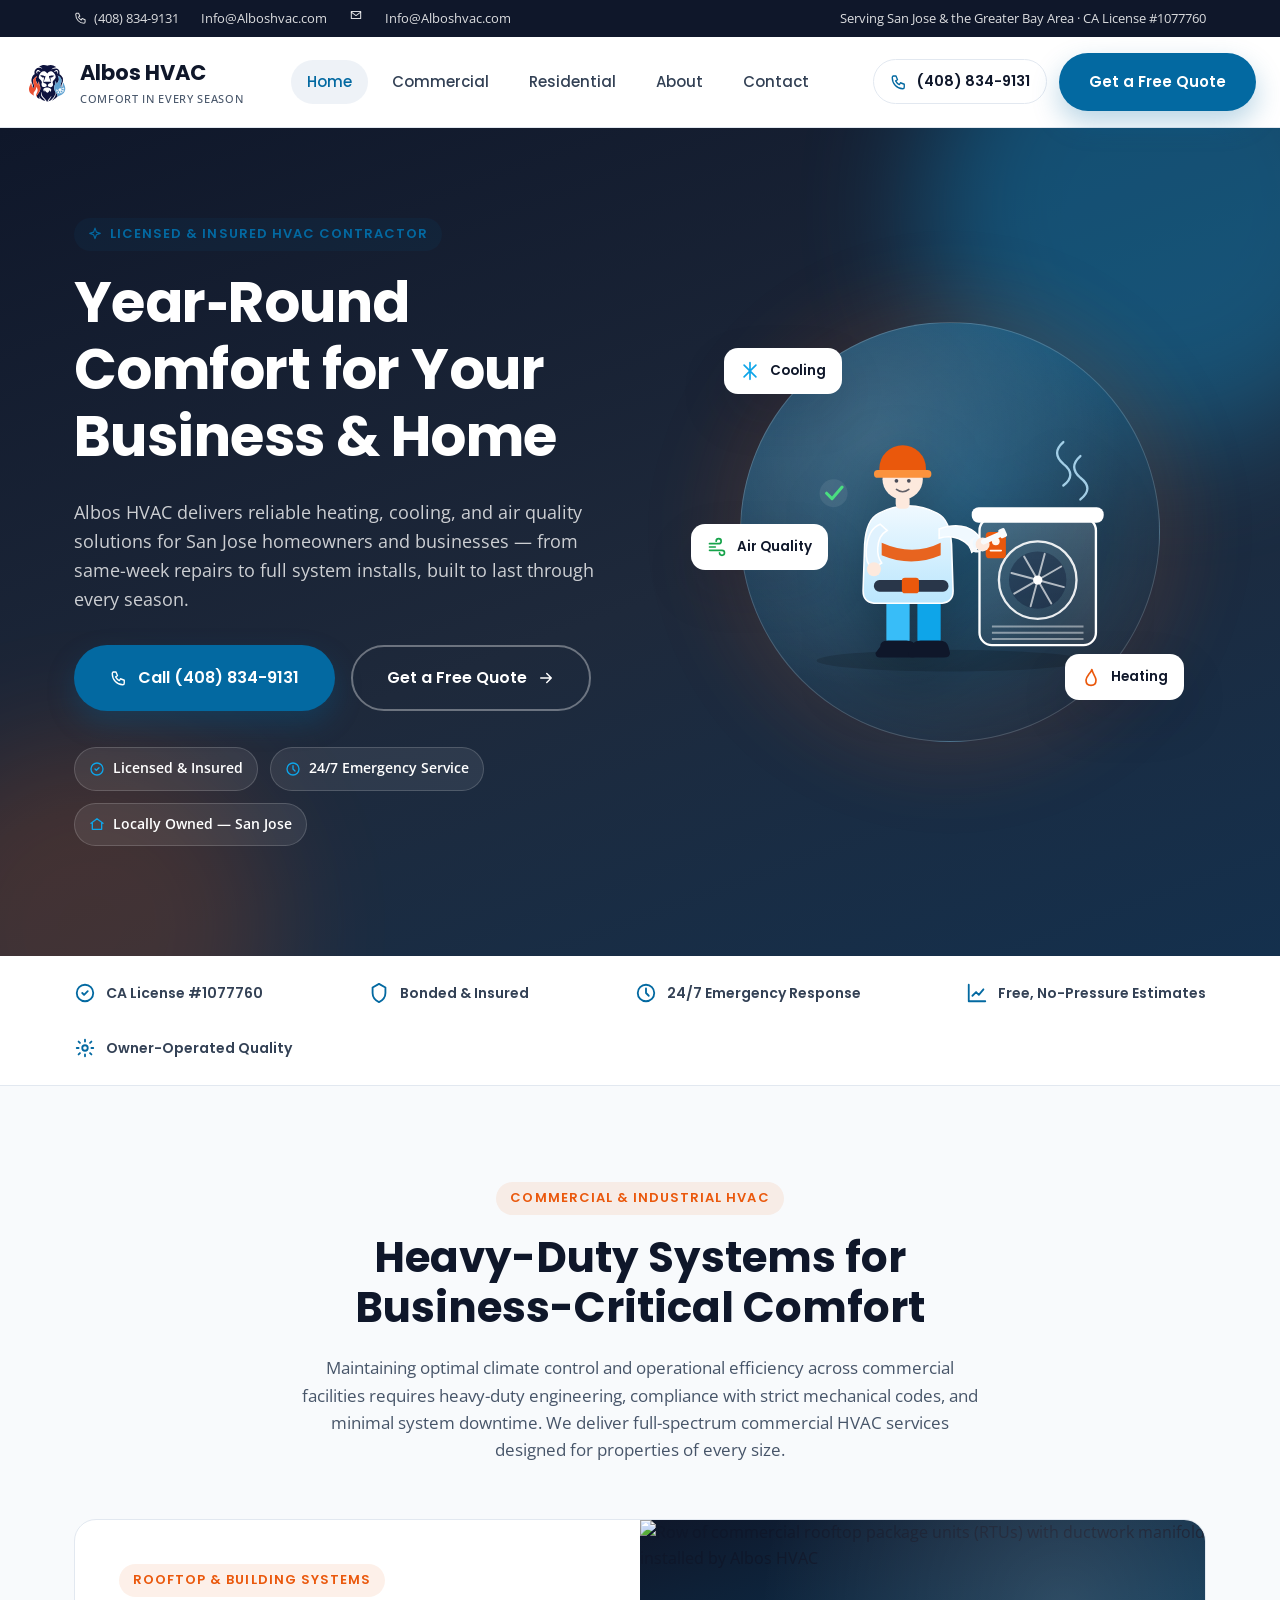
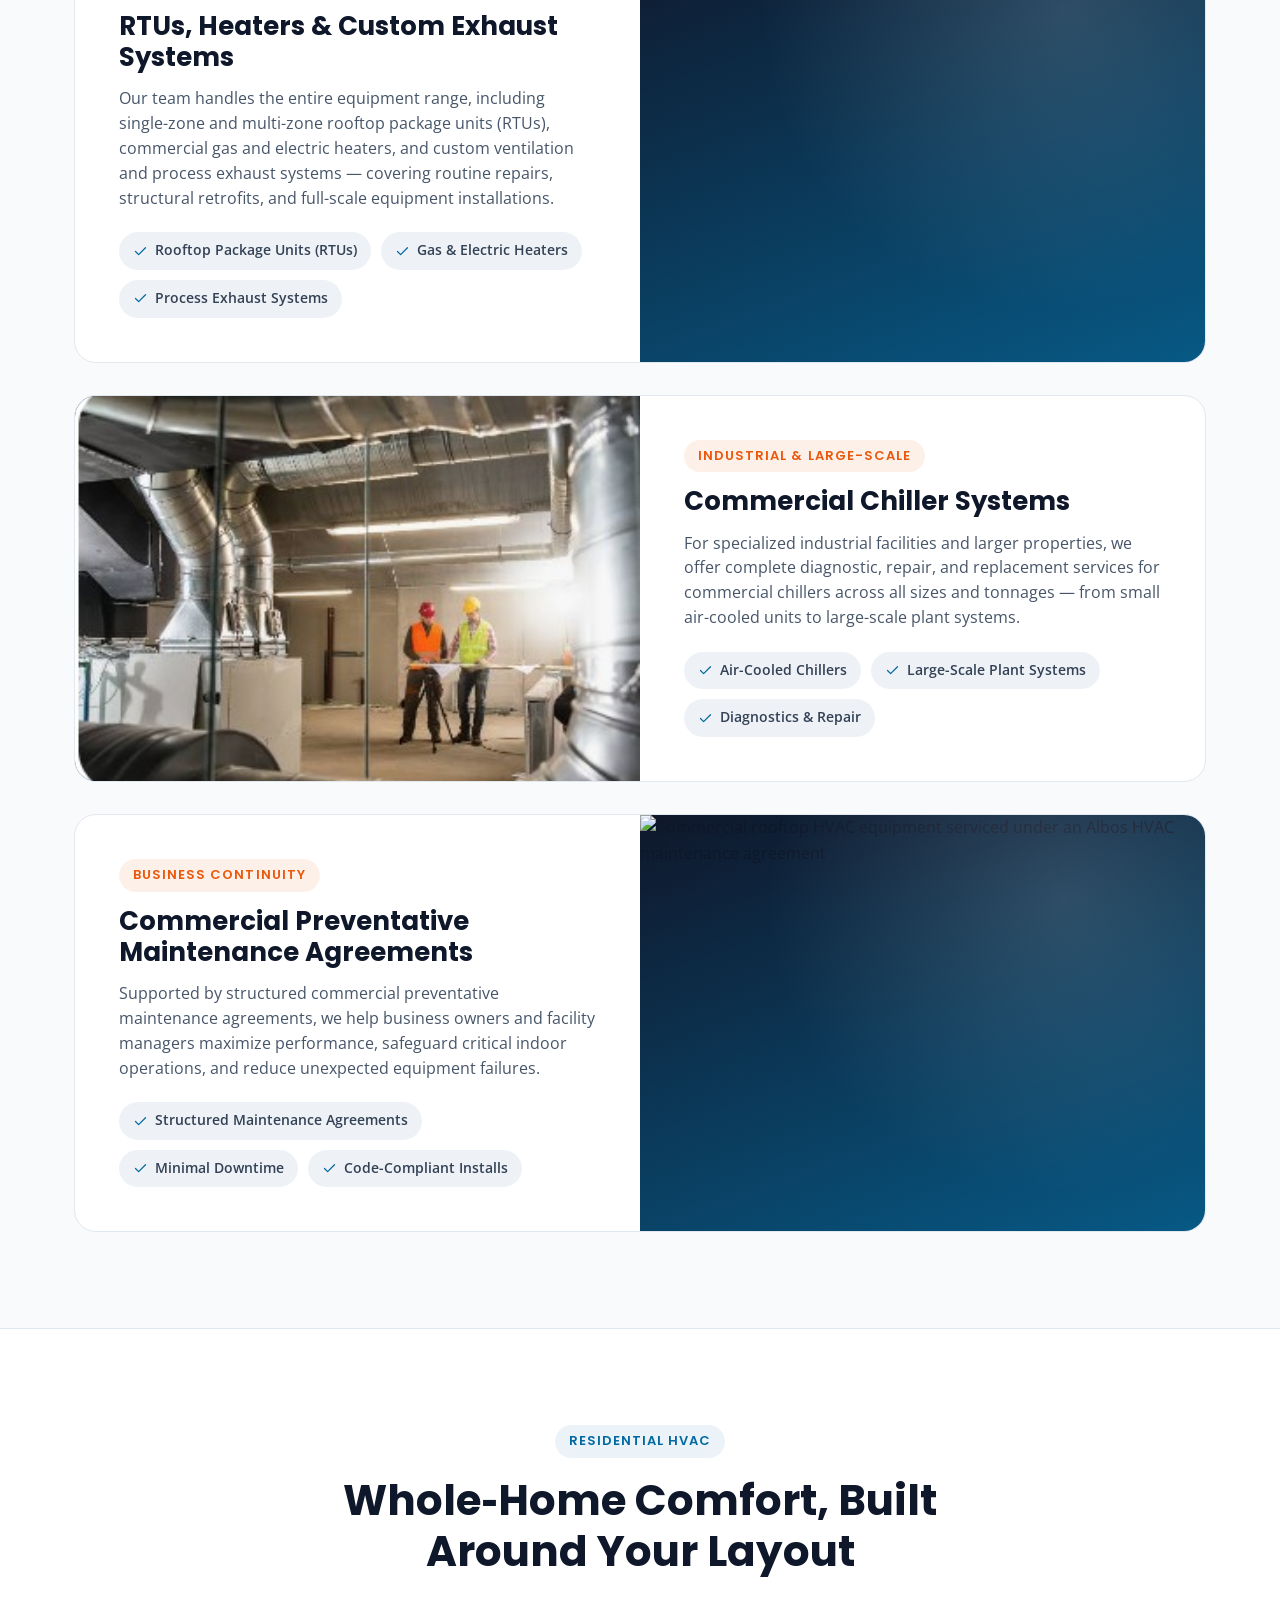
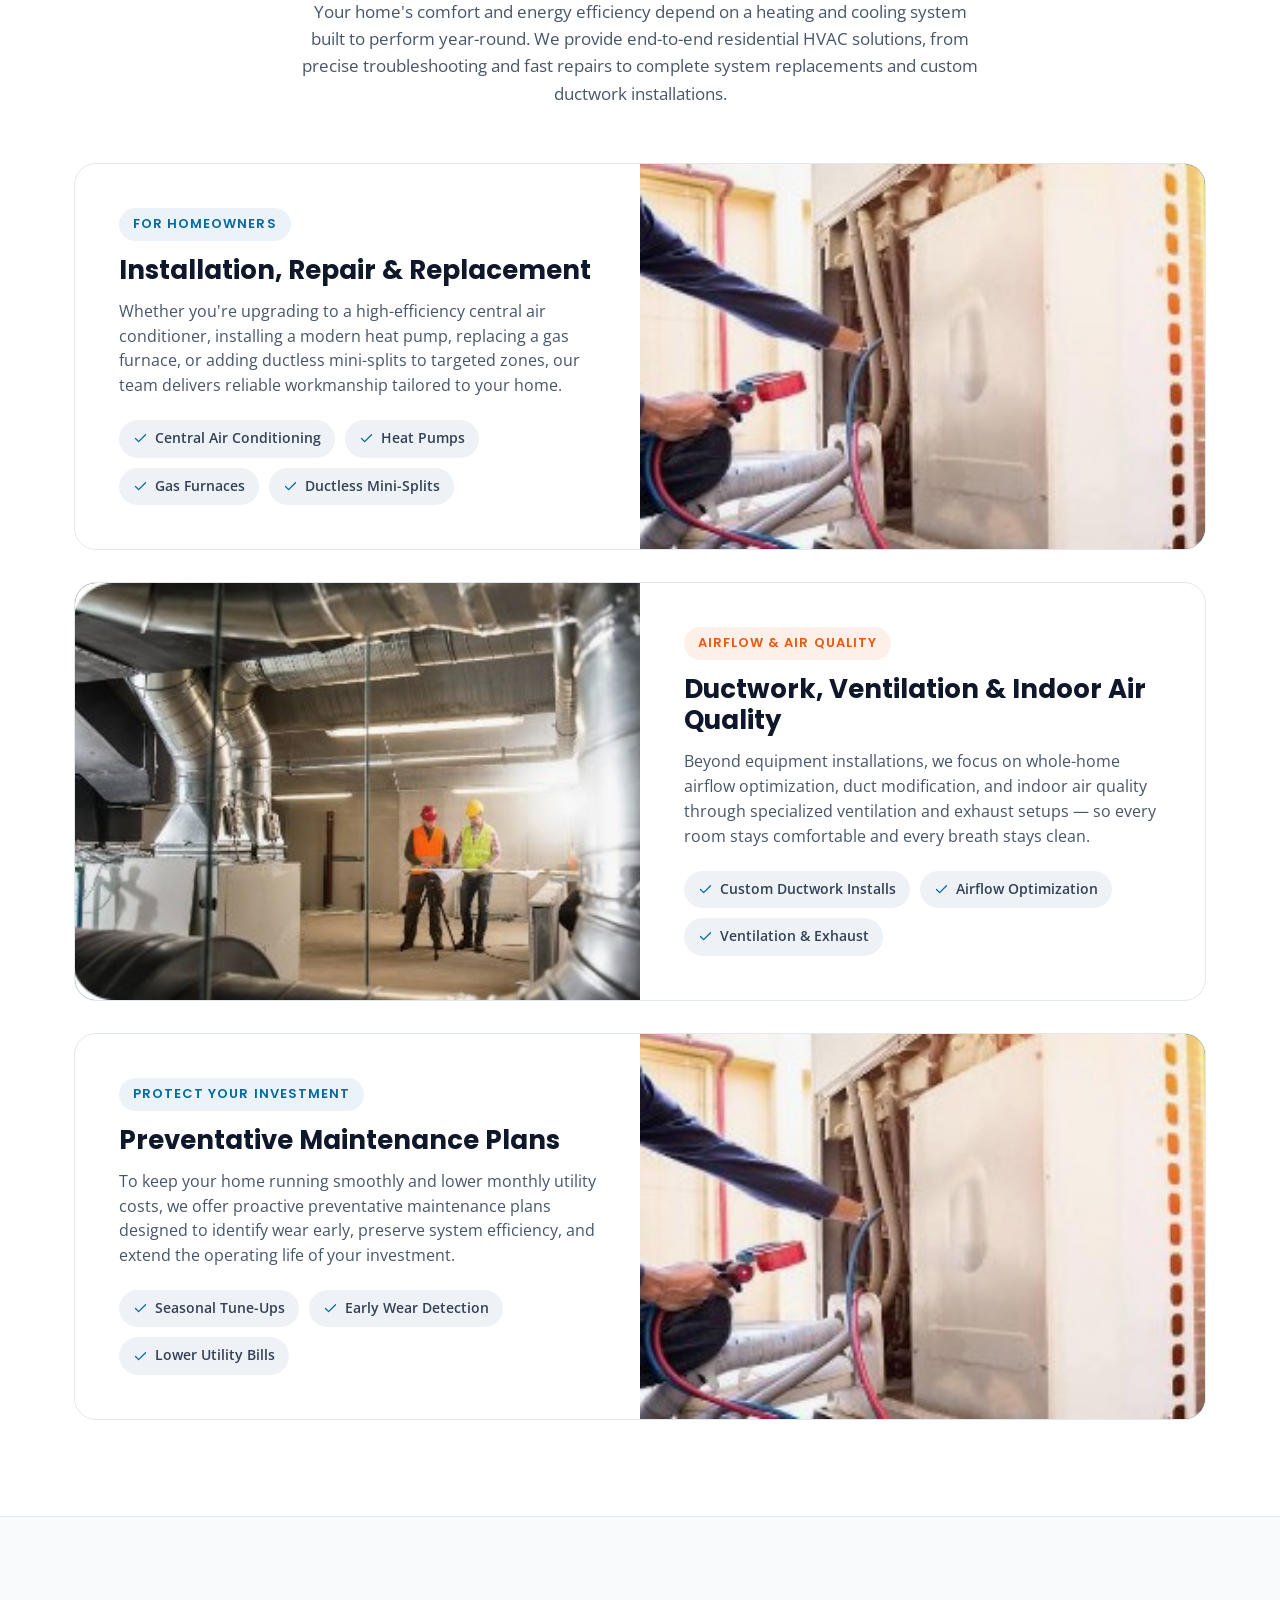
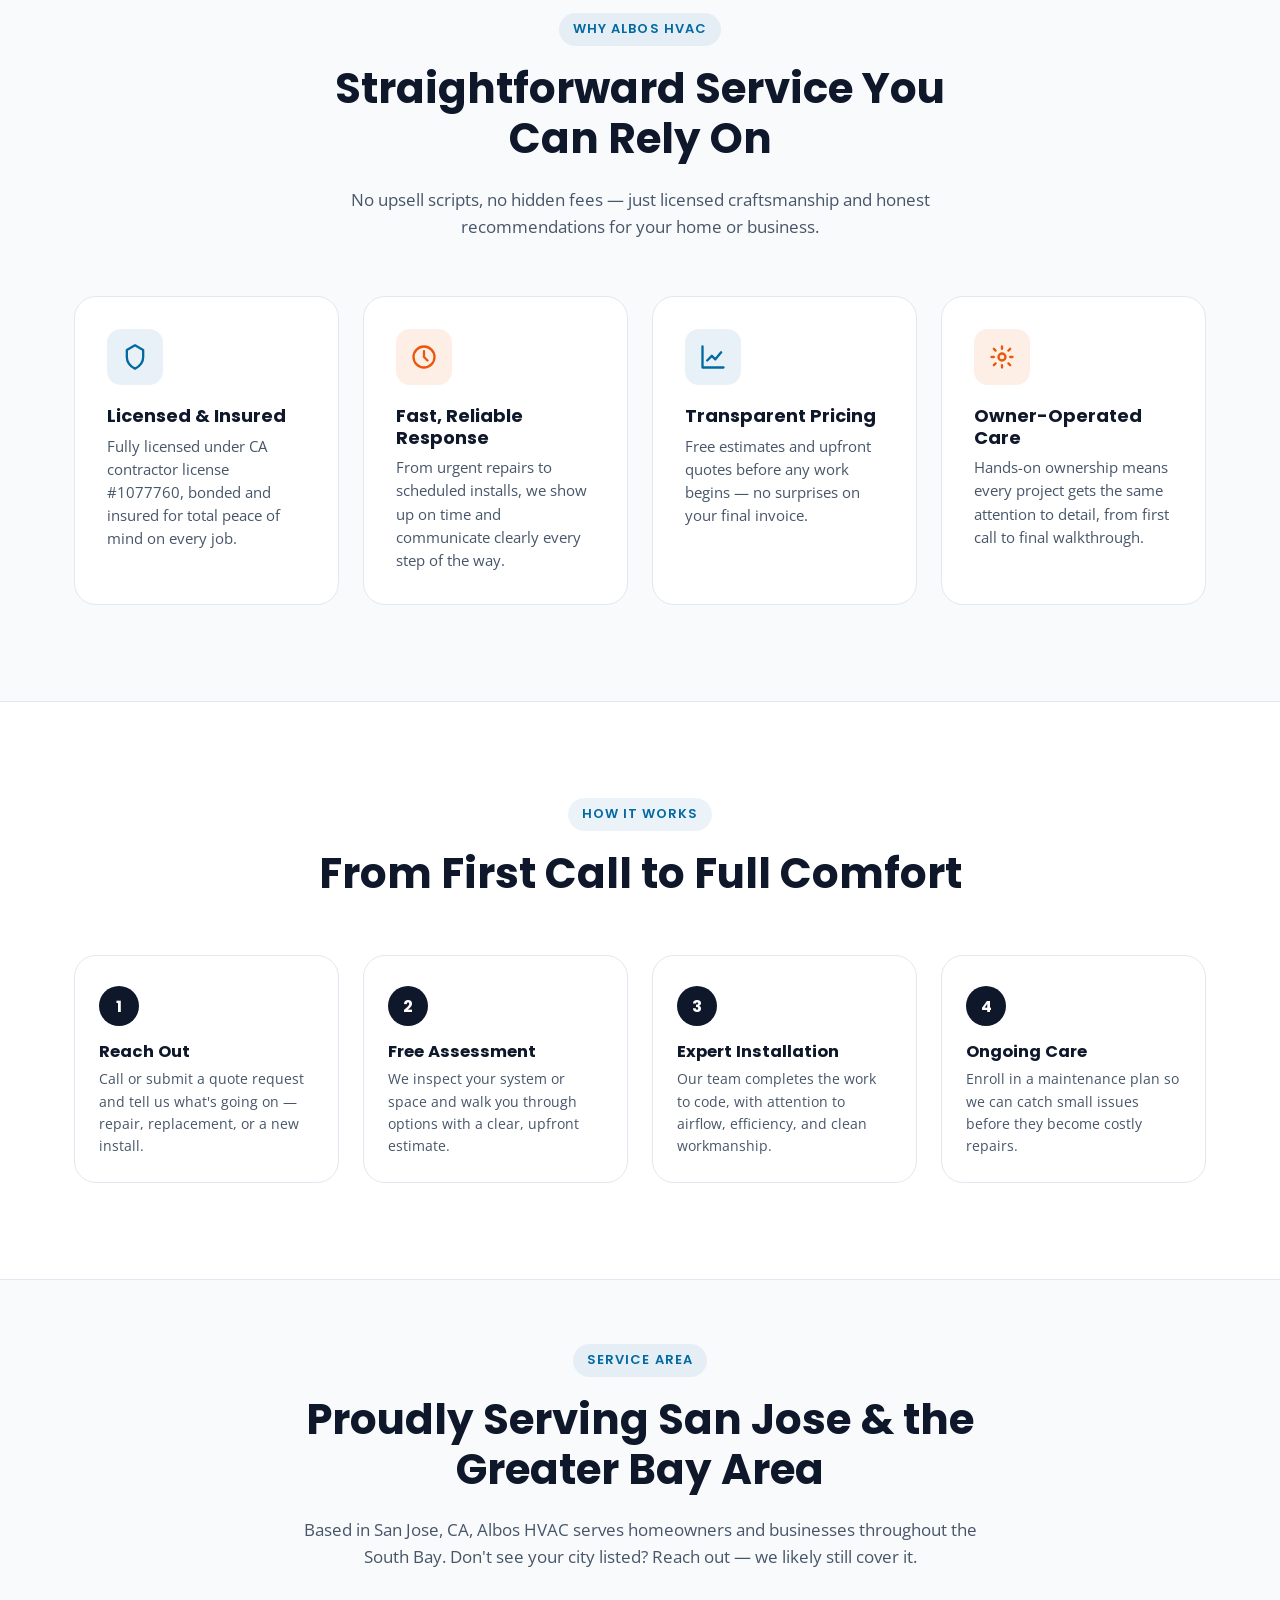
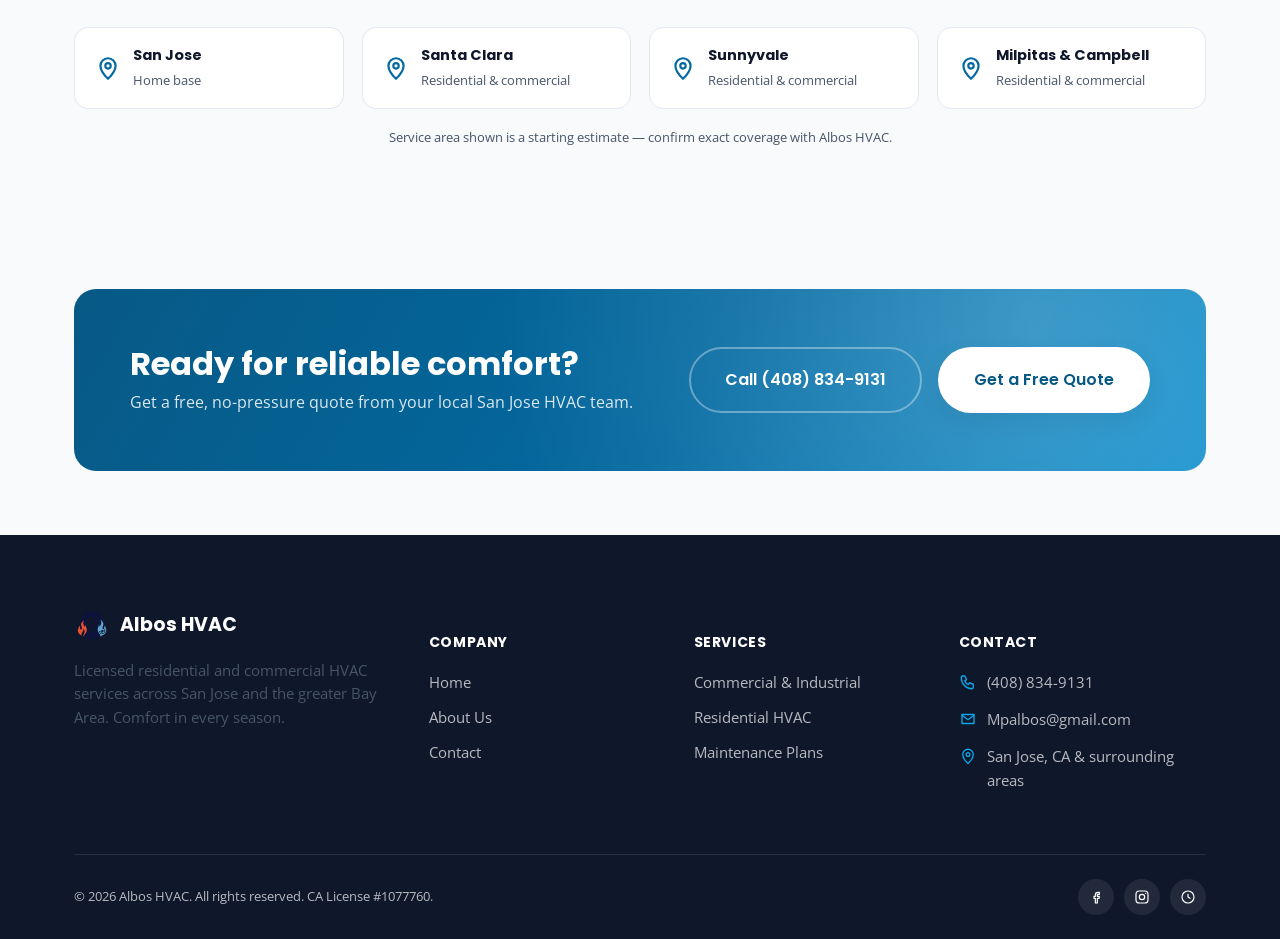
==== commit ffac0a98: "Update email contact in index.html" ====
--- a/index.html
+++ b/index.html
@@ -19,9 +19,9 @@
         <svg viewBox="0 0 24 24" fill="none" stroke="currentColor" stroke-width="1.8" stroke-linecap="round" stroke-linejoin="round"><path d="M4 4h4l2 5-2.5 1.5a11 11 0 0 0 5 5L14 13l5 2v4a2 2 0 0 1-2 2C9.4 21 3 14.6 3 6a2 2 0 0 1 2-2z"/></svg>
         (408) 834-9131
       </a>
-      <a href="mailto:Mpalbos@gmail.com">
+     <a href="mailto:Info@Alboshvac.com">Info@Alboshvac.com</a>
         <svg viewBox="0 0 24 24" fill="none" stroke="currentColor" stroke-width="1.8" stroke-linecap="round" stroke-linejoin="round"><path d="M4 6h16v12H4z"/><path d="M4 7l8 6 8-6"/></svg>
-        Mpalbos@gmail.com
+        Info@Alboshvac.com
       </a>
     </div>
     <div class="top-links">
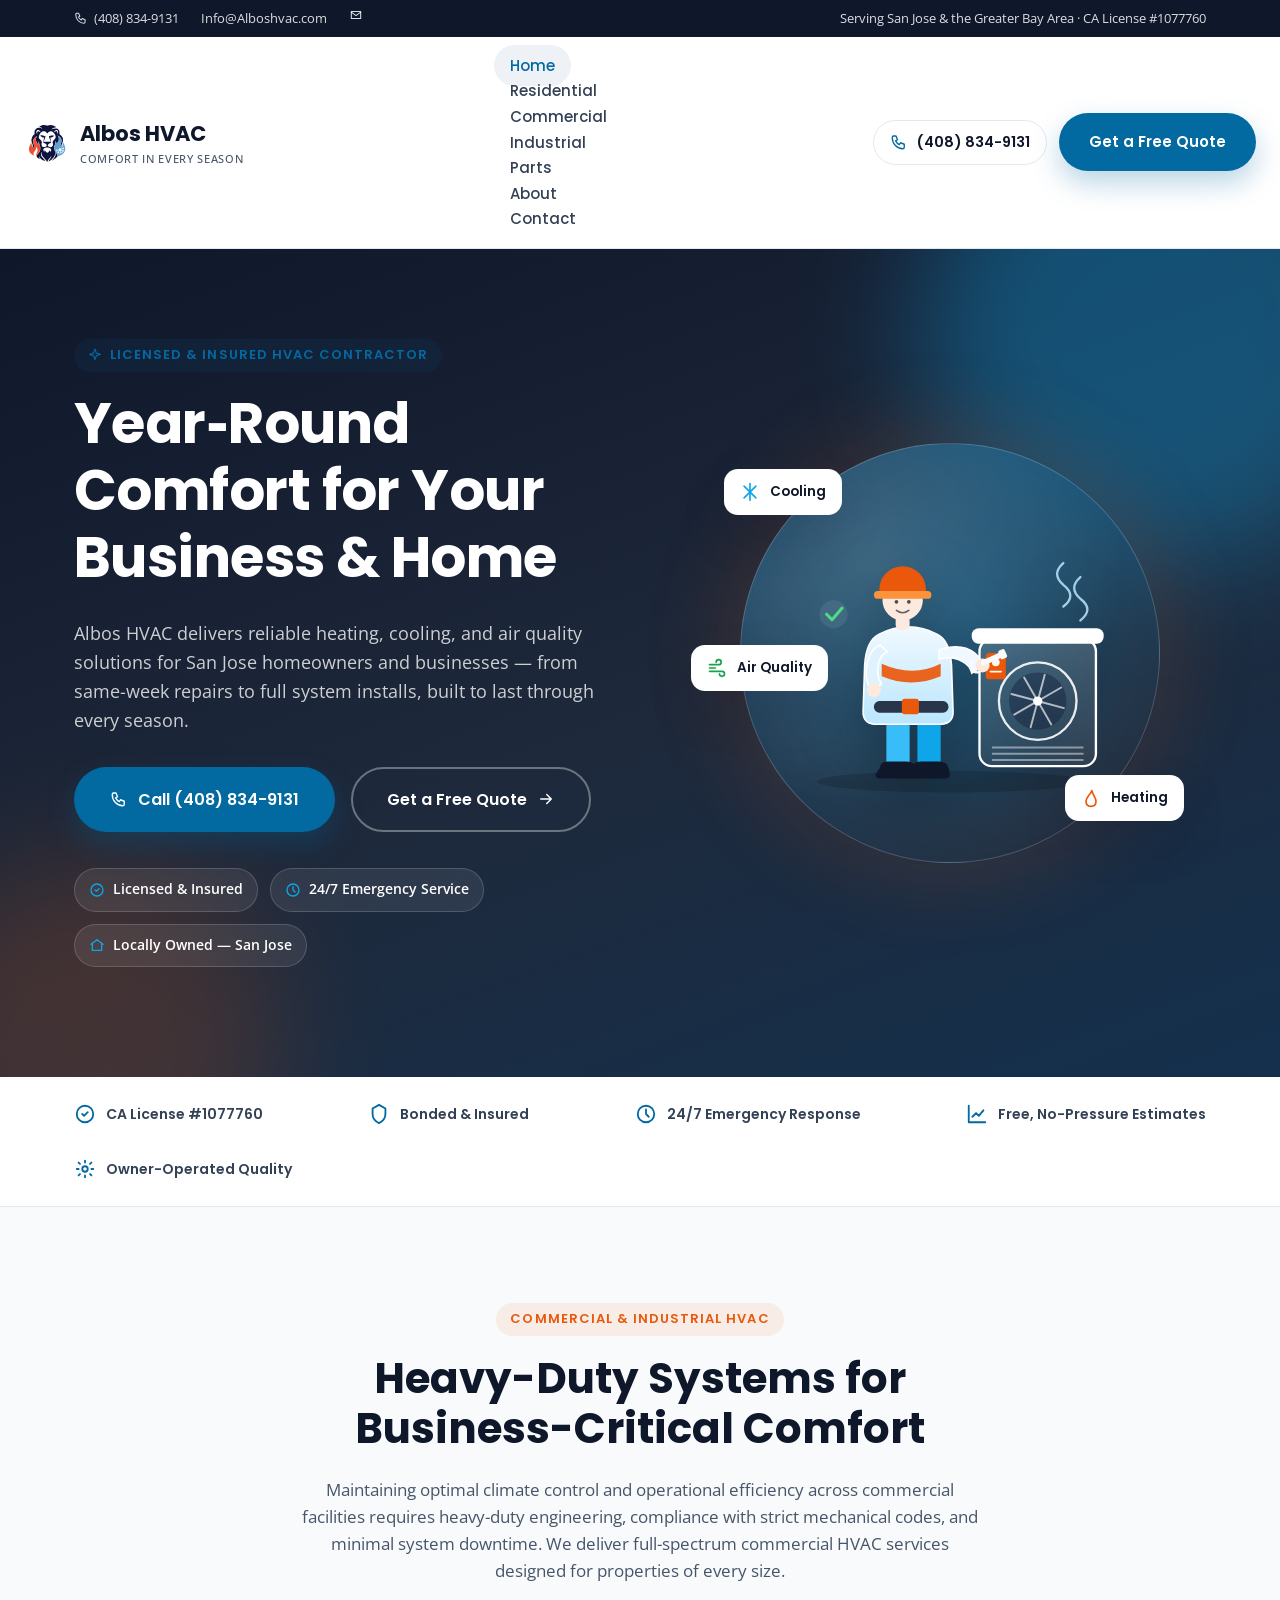
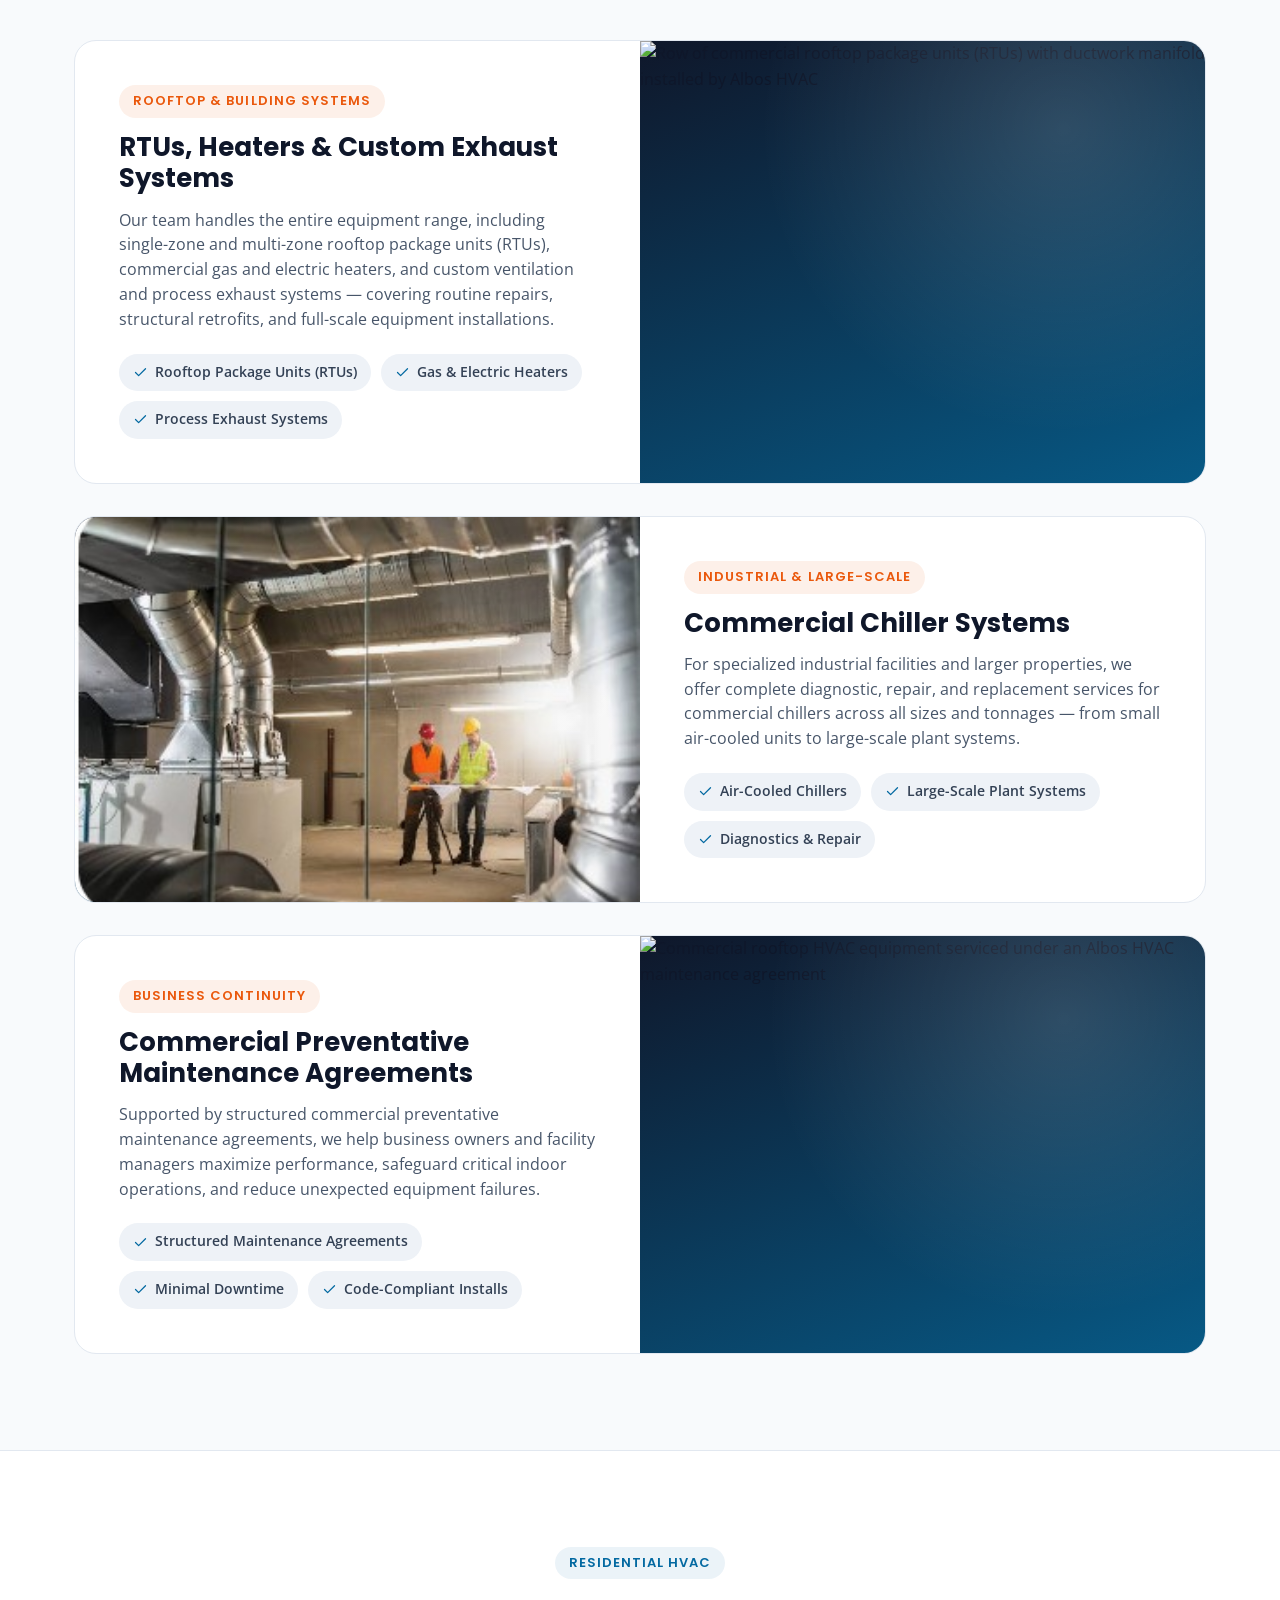
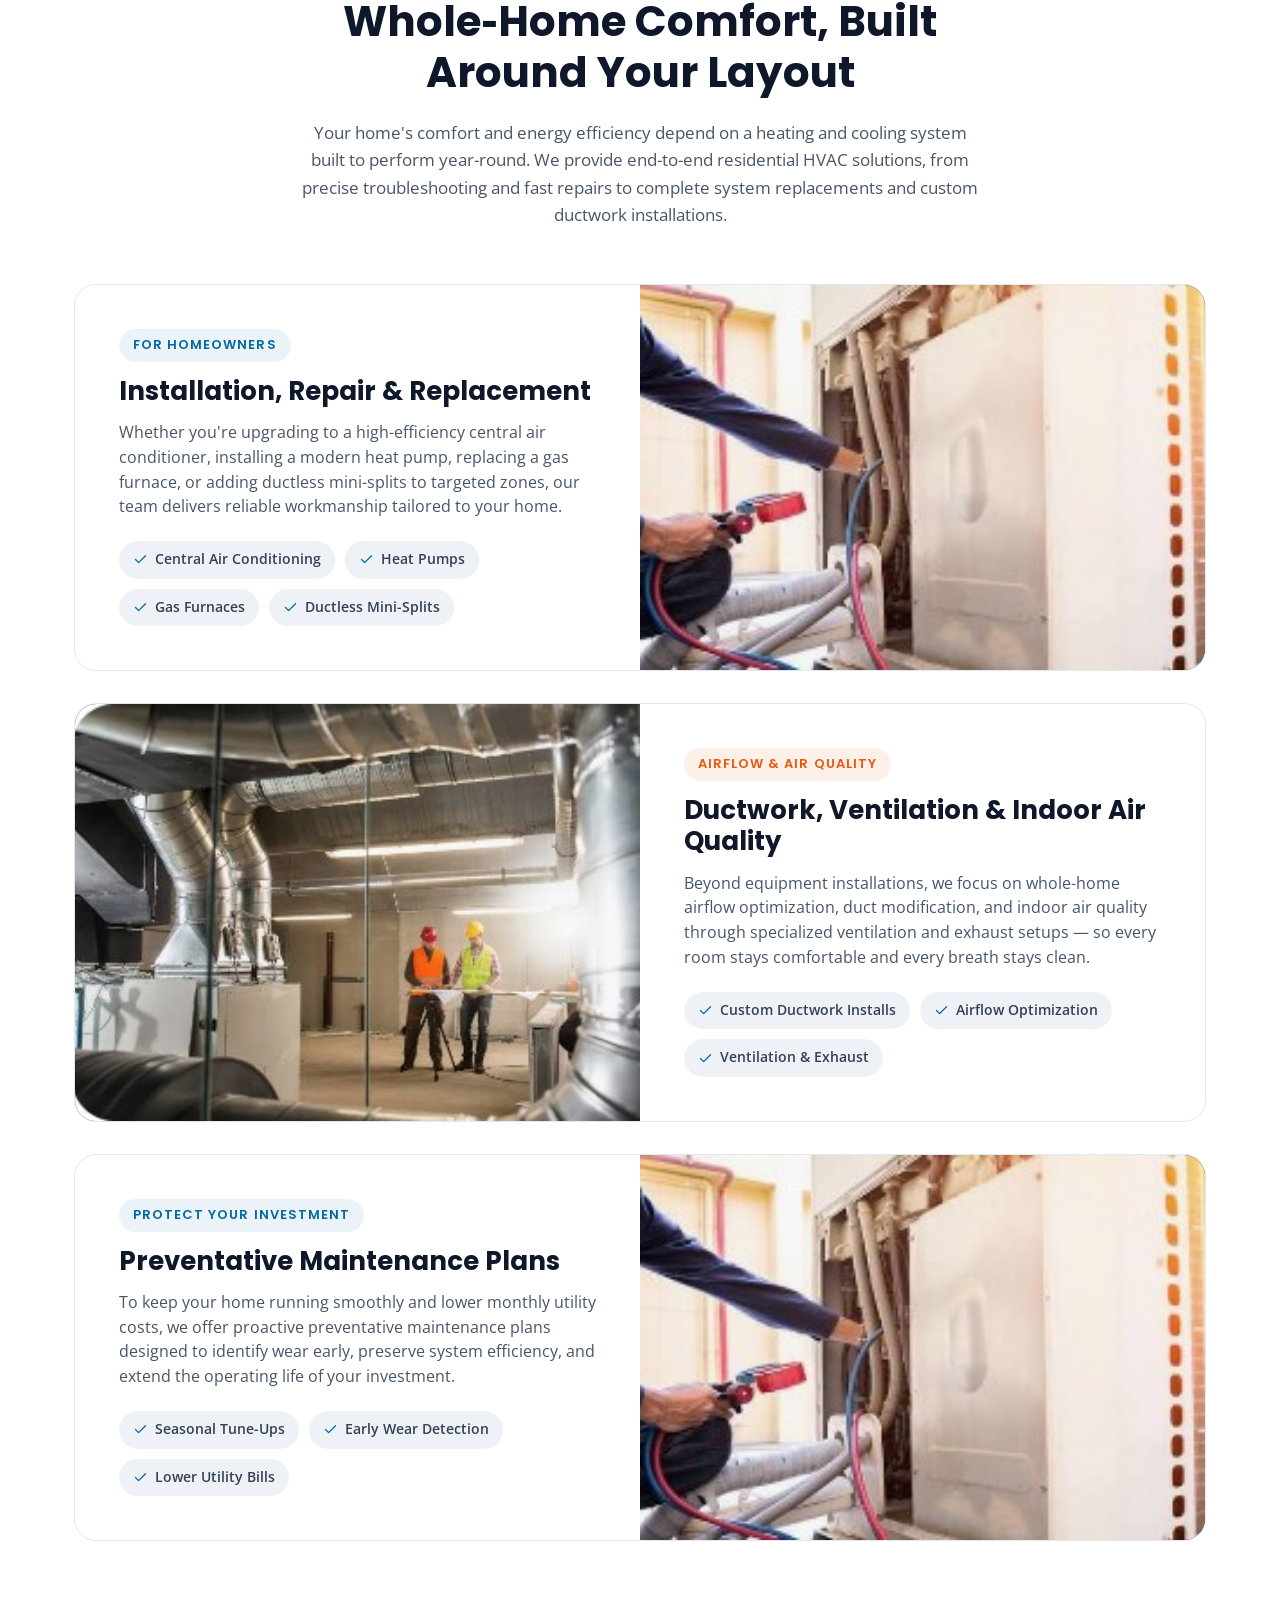
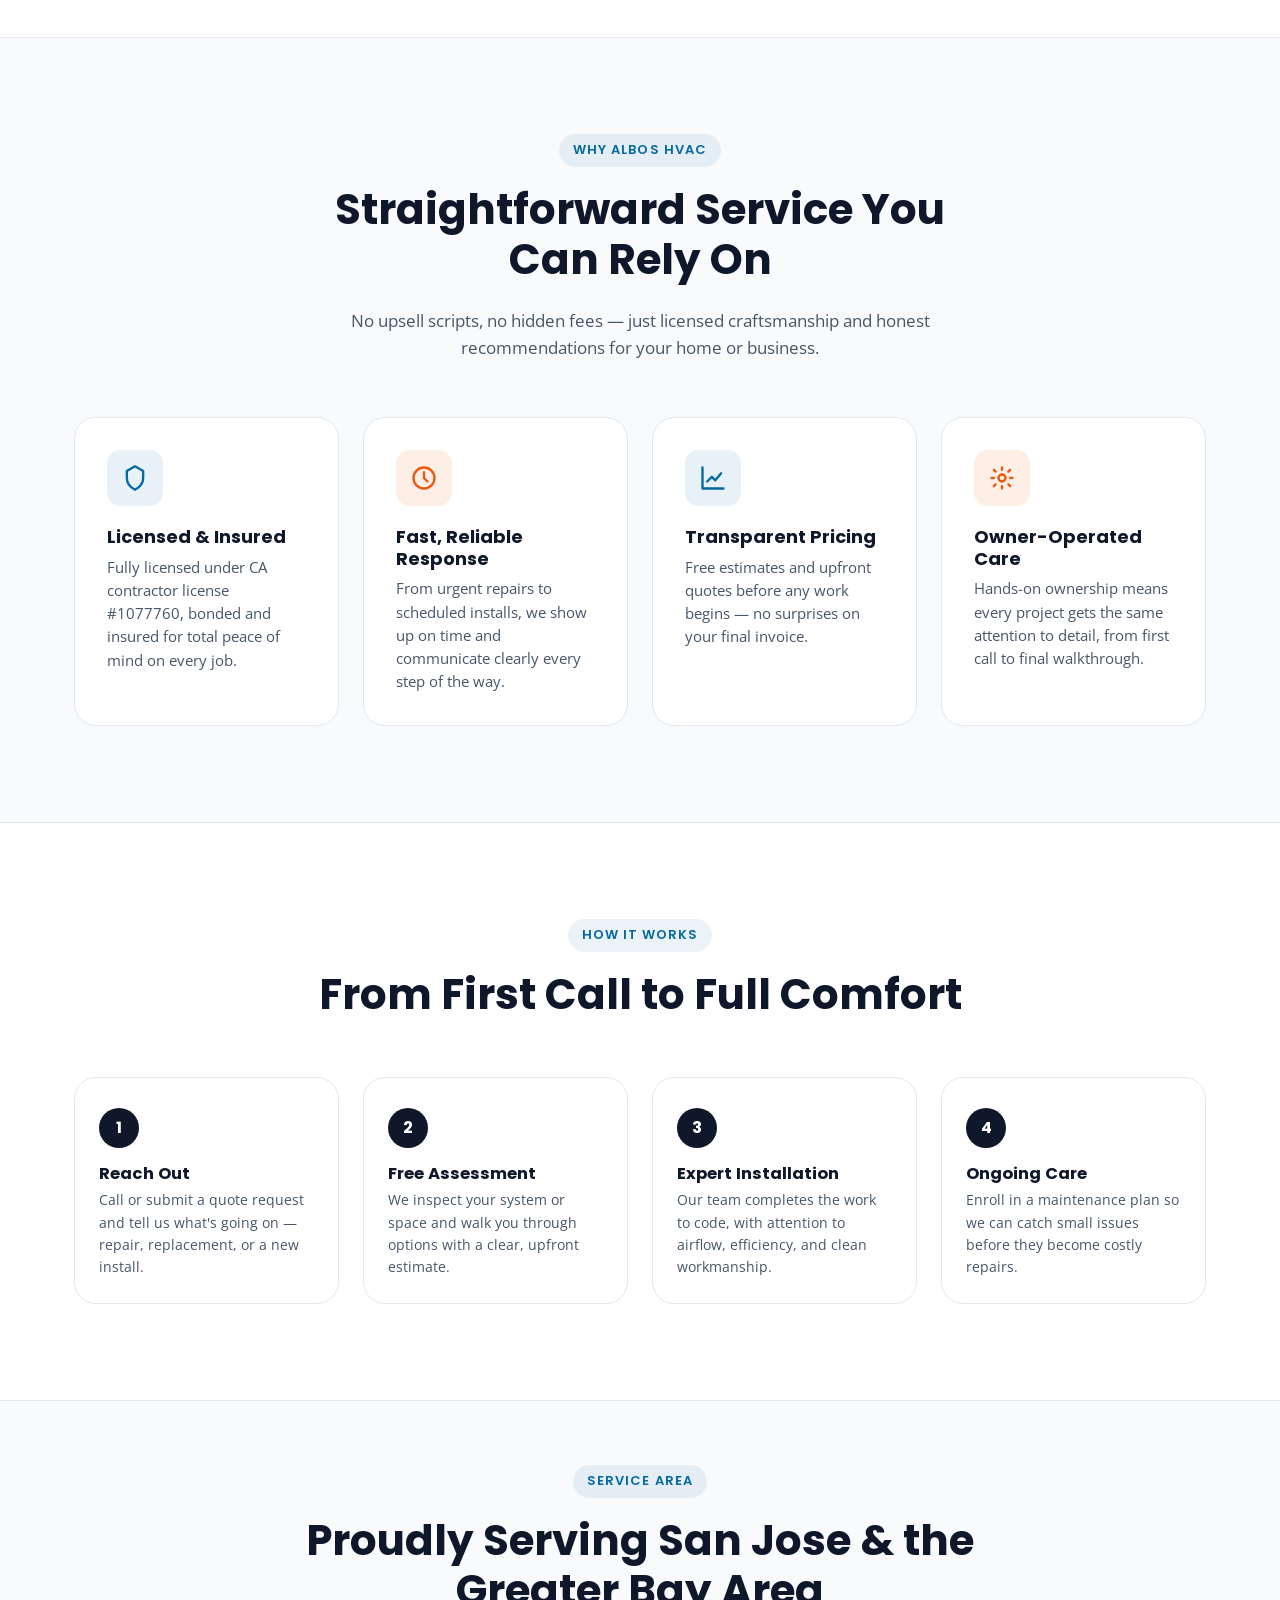
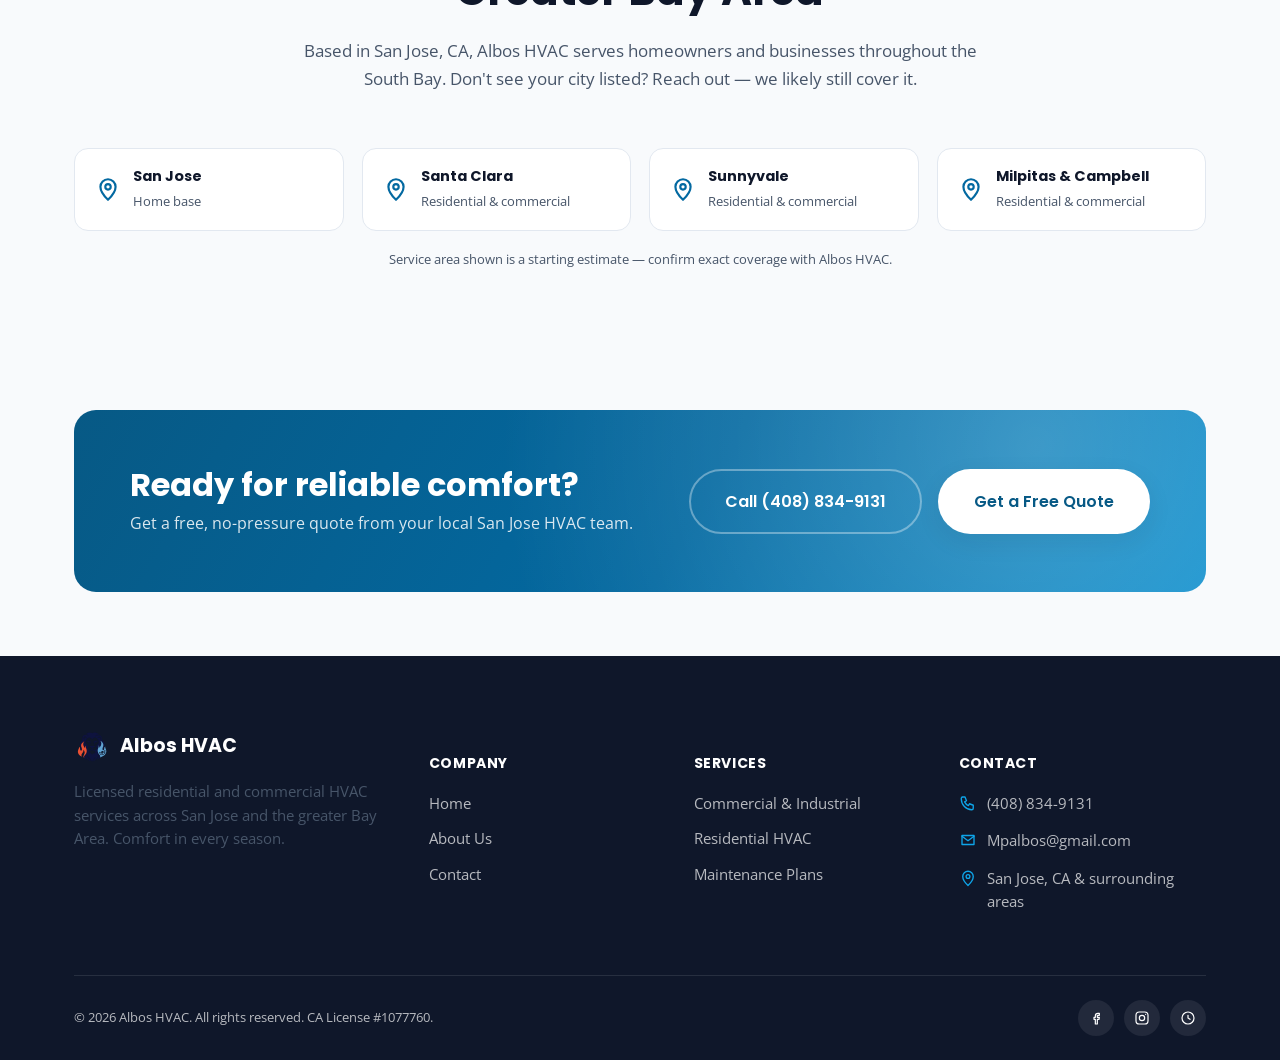
==== commit 3ea73f7a: "Refactor navigation structure in index.html" ====
--- a/index.html
+++ b/index.html
@@ -21,7 +21,7 @@
       </a>
      <a href="mailto:Info@Alboshvac.com">Info@Alboshvac.com</a>
         <svg viewBox="0 0 24 24" fill="none" stroke="currentColor" stroke-width="1.8" stroke-linecap="round" stroke-linejoin="round"><path d="M4 6h16v12H4z"/><path d="M4 7l8 6 8-6"/></svg>
-        Info@Alboshvac.com
+        
       </a>
     </div>
     <div class="top-links">
@@ -40,13 +40,17 @@
       <span>Albos HVAC<small>Comfort in Every Season</small></span>
     </a>
 
-    <nav class="main-nav">
-      <a href="index.html" class="nav-link active">Home</a>
-      <a href="index.html#commercial" class="nav-link">Commercial</a>
-      <a href="index.html#residential" class="nav-link">Residential</a>
-      <a href="about.html" class="nav-link">About</a>
-      <a href="contact.html" class="nav-link">Contact</a>
-    </nav>
+   <nav class="main-nav">
+  <ul class="flex items-center space-x-6">
+    <li><a href="index.html" class="nav-link">Home</a></li>
+    <li><a href="residential.html" class="nav-link">Residential</a></li>
+    <li><a href="commercial.html" class="nav-link">Commercial</a></li>
+    <li><a href="industrial.html" class="nav-link">Industrial</a></li>
+    <li><a href="parts.html" class="nav-link">Parts</a></li>
+    <li><a href="about.html" class="nav-link">About</a></li>
+    <li><a href="contact.html" class="nav-link">Contact</a></li>
+  </ul>
+</nav>
 
     <div class="header-actions">
       <a href="tel:14088349131" class="phone-pill">
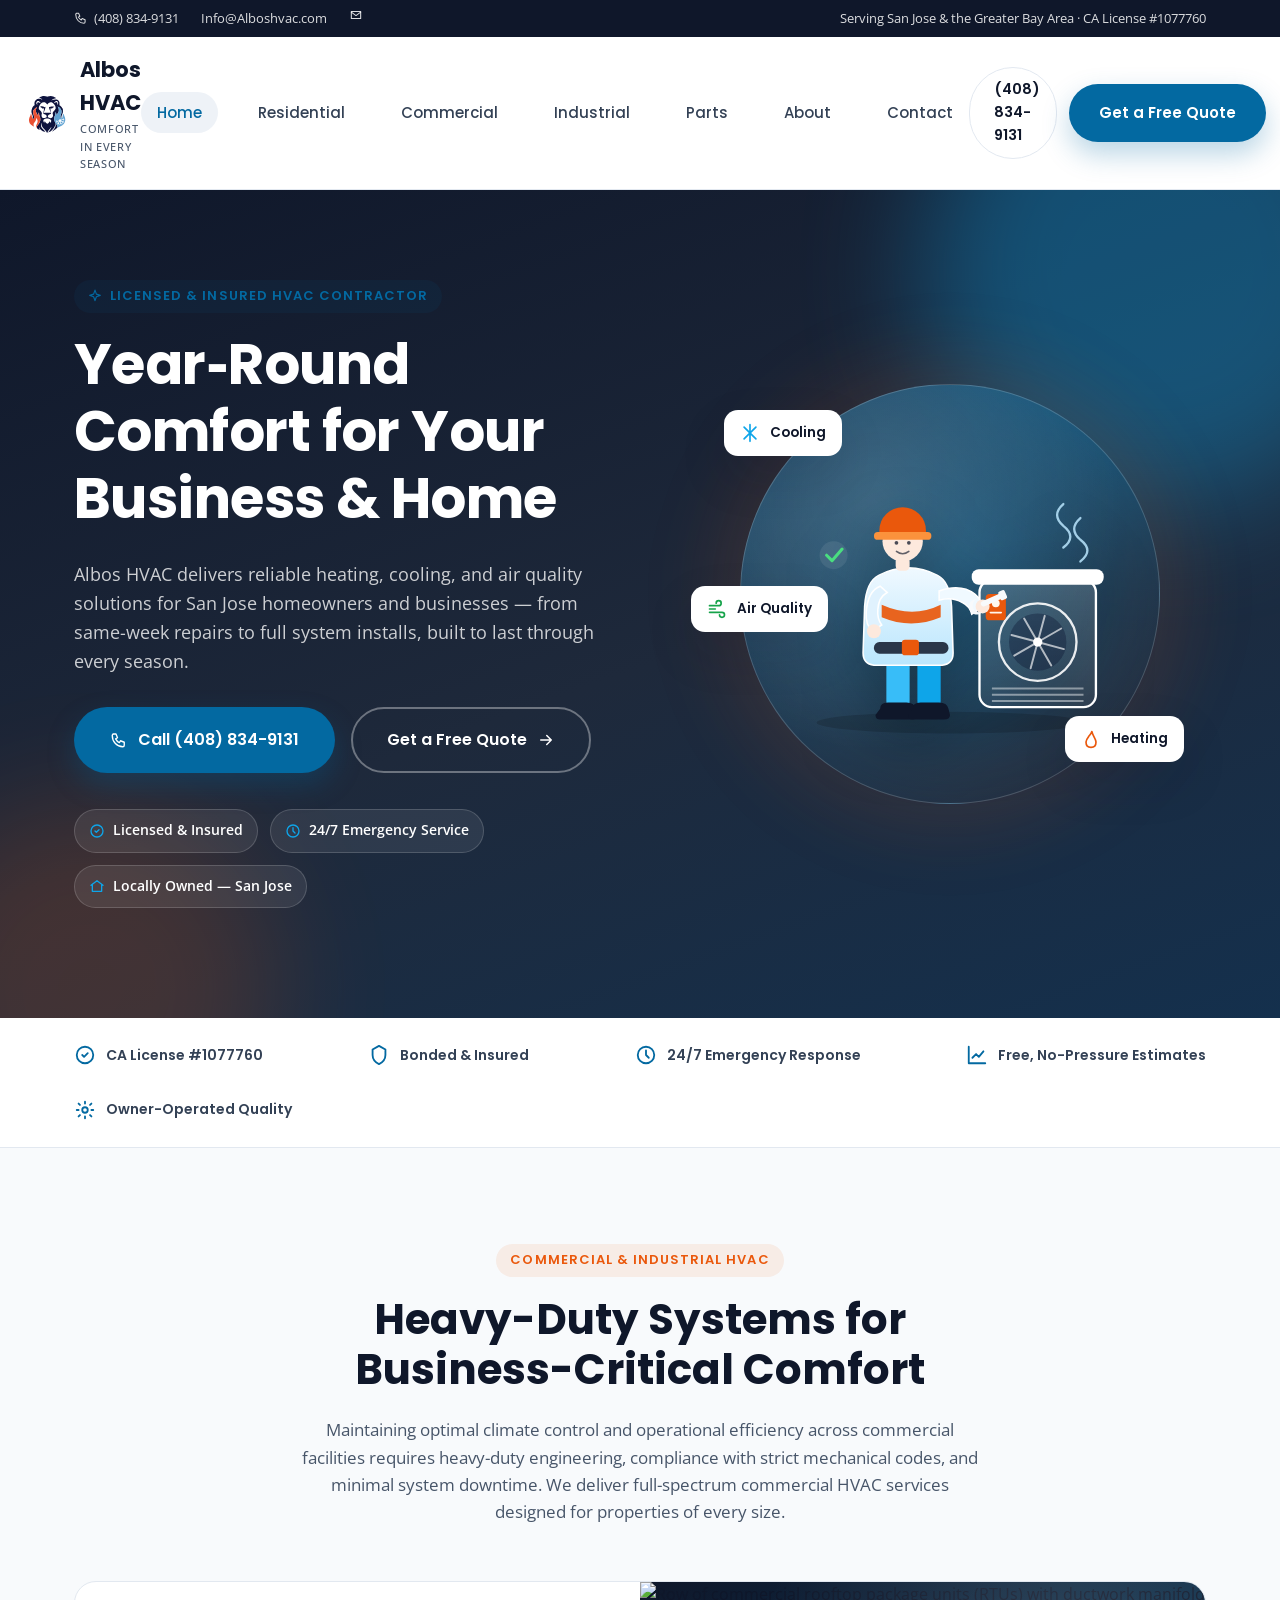
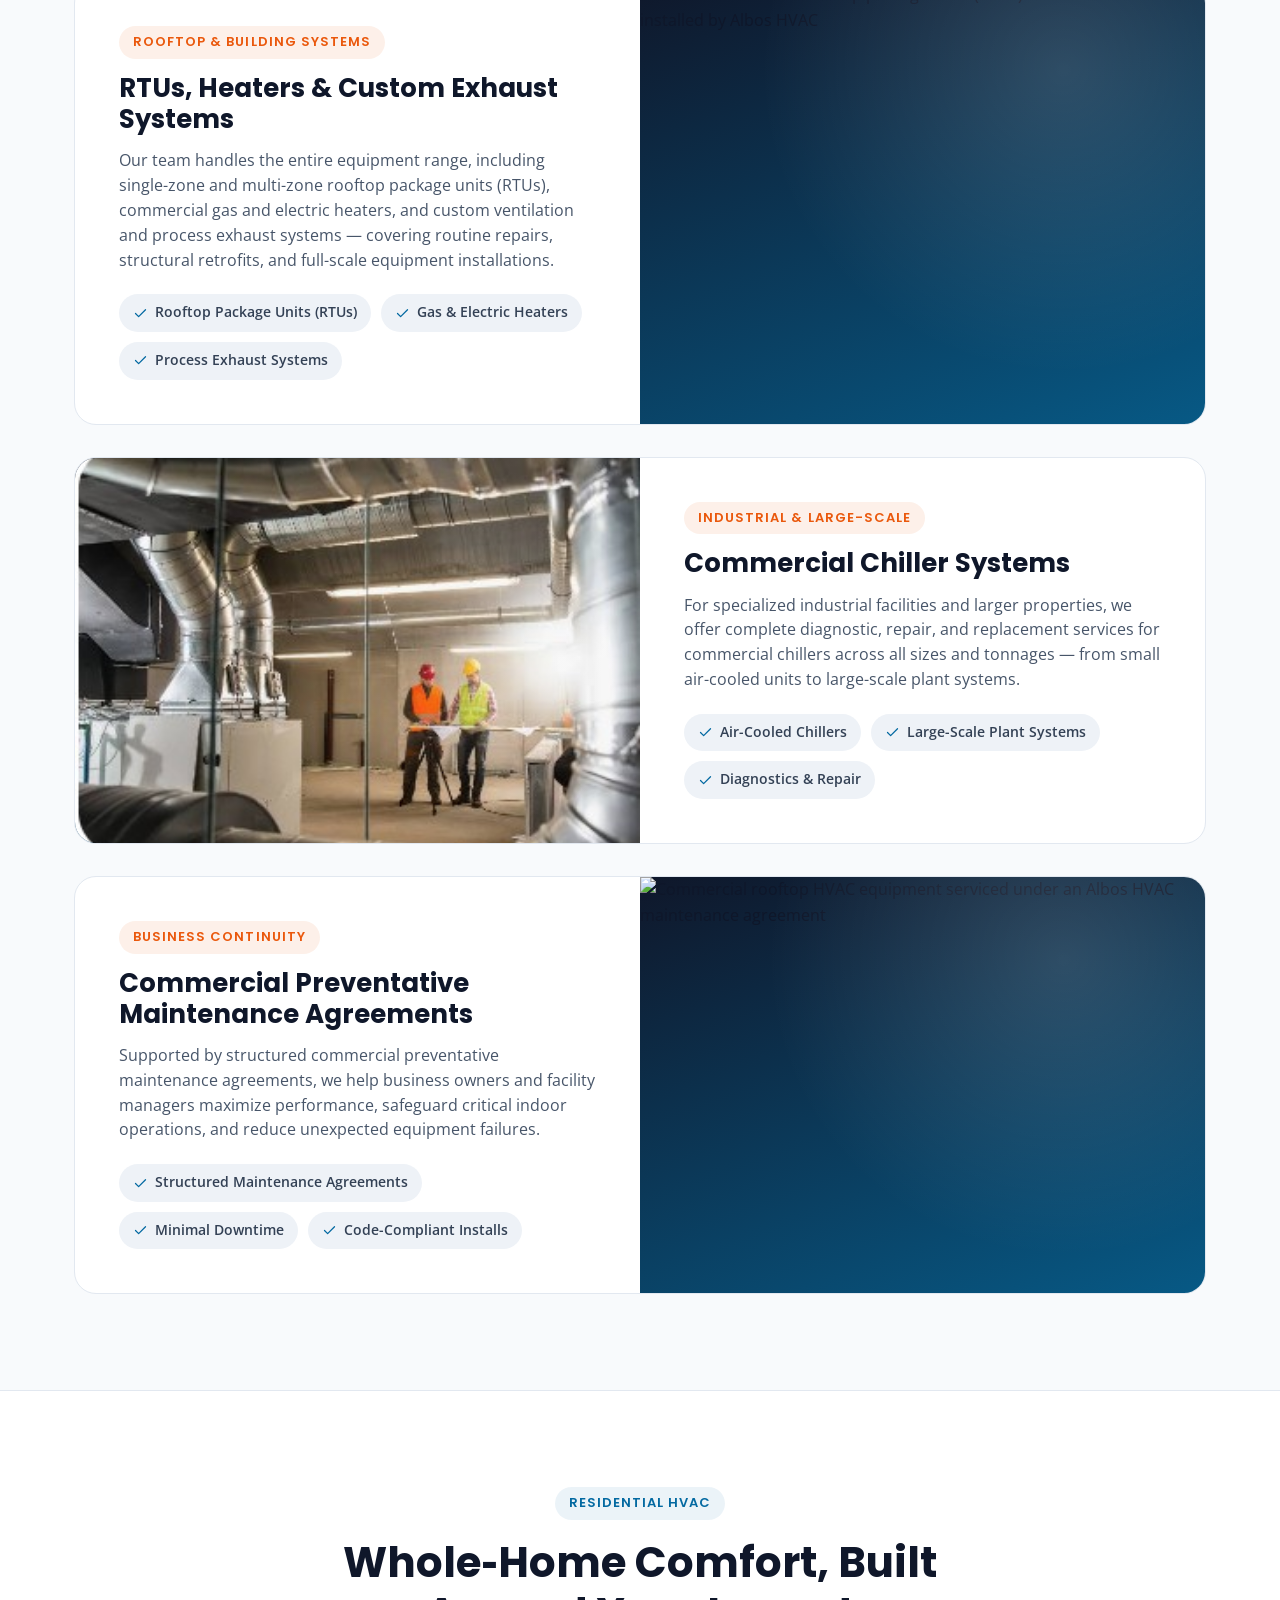
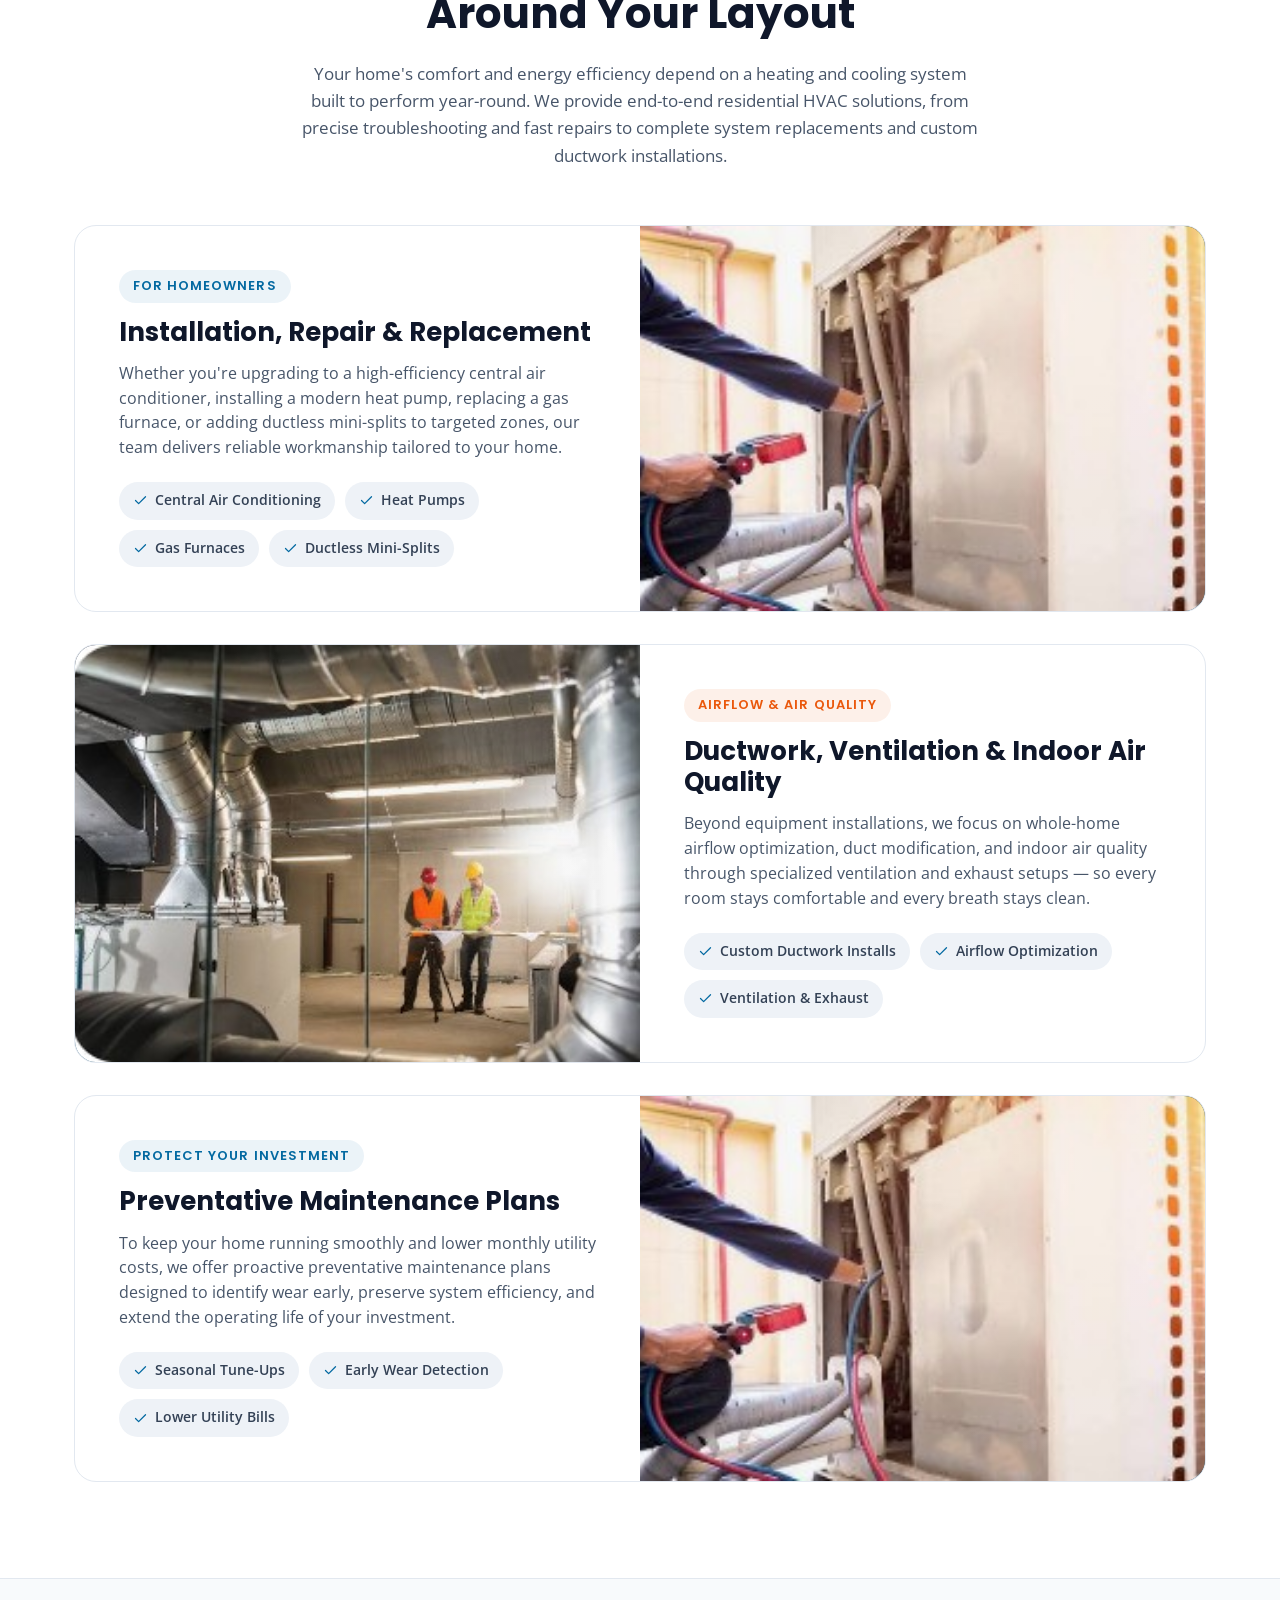
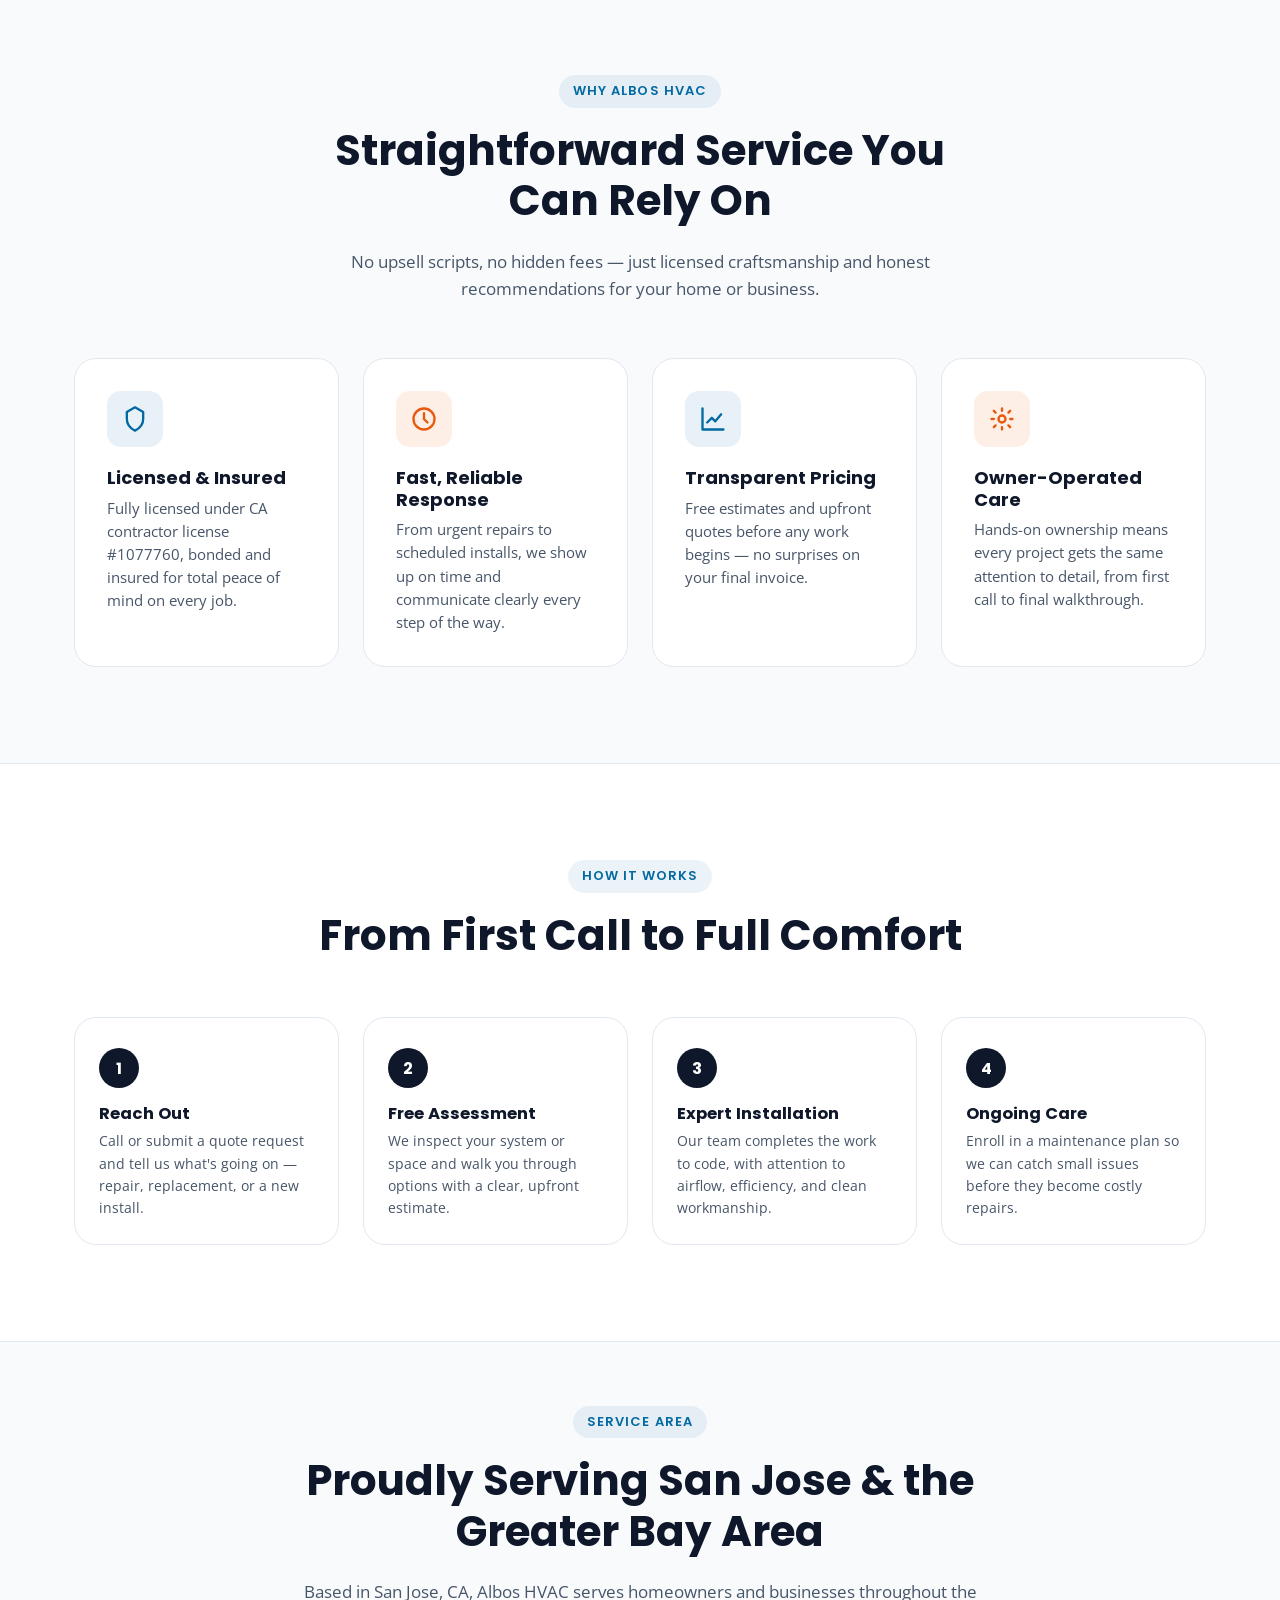
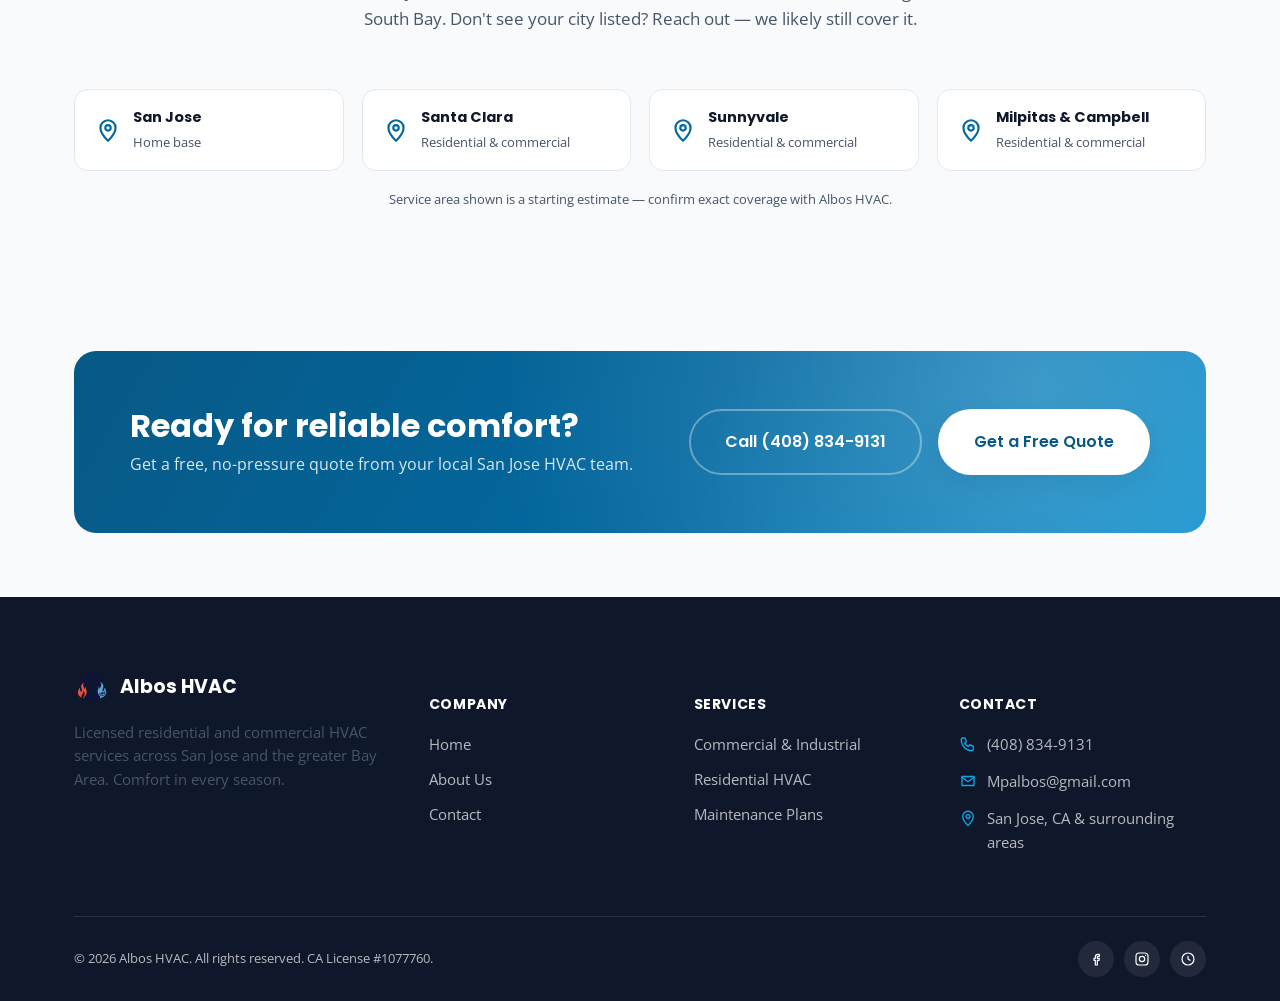
==== commit 9cd49d11: "Update navigation styles in index.html" ====
--- a/index.html
+++ b/index.html
@@ -40,8 +40,8 @@
       <span>Albos HVAC<small>Comfort in Every Season</small></span>
     </a>
 
-   <nav class="main-nav">
-  <ul class="flex items-center space-x-6">
+<nav class="main-nav">
+  <ul style="display: flex; flex-direction: row; list-style: none; gap: 24px; align-items: center; margin: 0; padding: 0;">
     <li><a href="index.html" class="nav-link">Home</a></li>
     <li><a href="residential.html" class="nav-link">Residential</a></li>
     <li><a href="commercial.html" class="nav-link">Commercial</a></li>
@@ -51,7 +51,6 @@
     <li><a href="contact.html" class="nav-link">Contact</a></li>
   </ul>
 </nav>
-
     <div class="header-actions">
       <a href="tel:14088349131" class="phone-pill">
         <svg viewBox="0 0 24 24" fill="none" stroke="currentColor" stroke-width="1.8" stroke-linecap="round" stroke-linejoin="round"><path d="M4 4h4l2 5-2.5 1.5a11 11 0 0 0 5 5L14 13l5 2v4a2 2 0 0 1-2 2C9.4 21 3 14.6 3 6a2 2 0 0 1 2-2z"/></svg>
